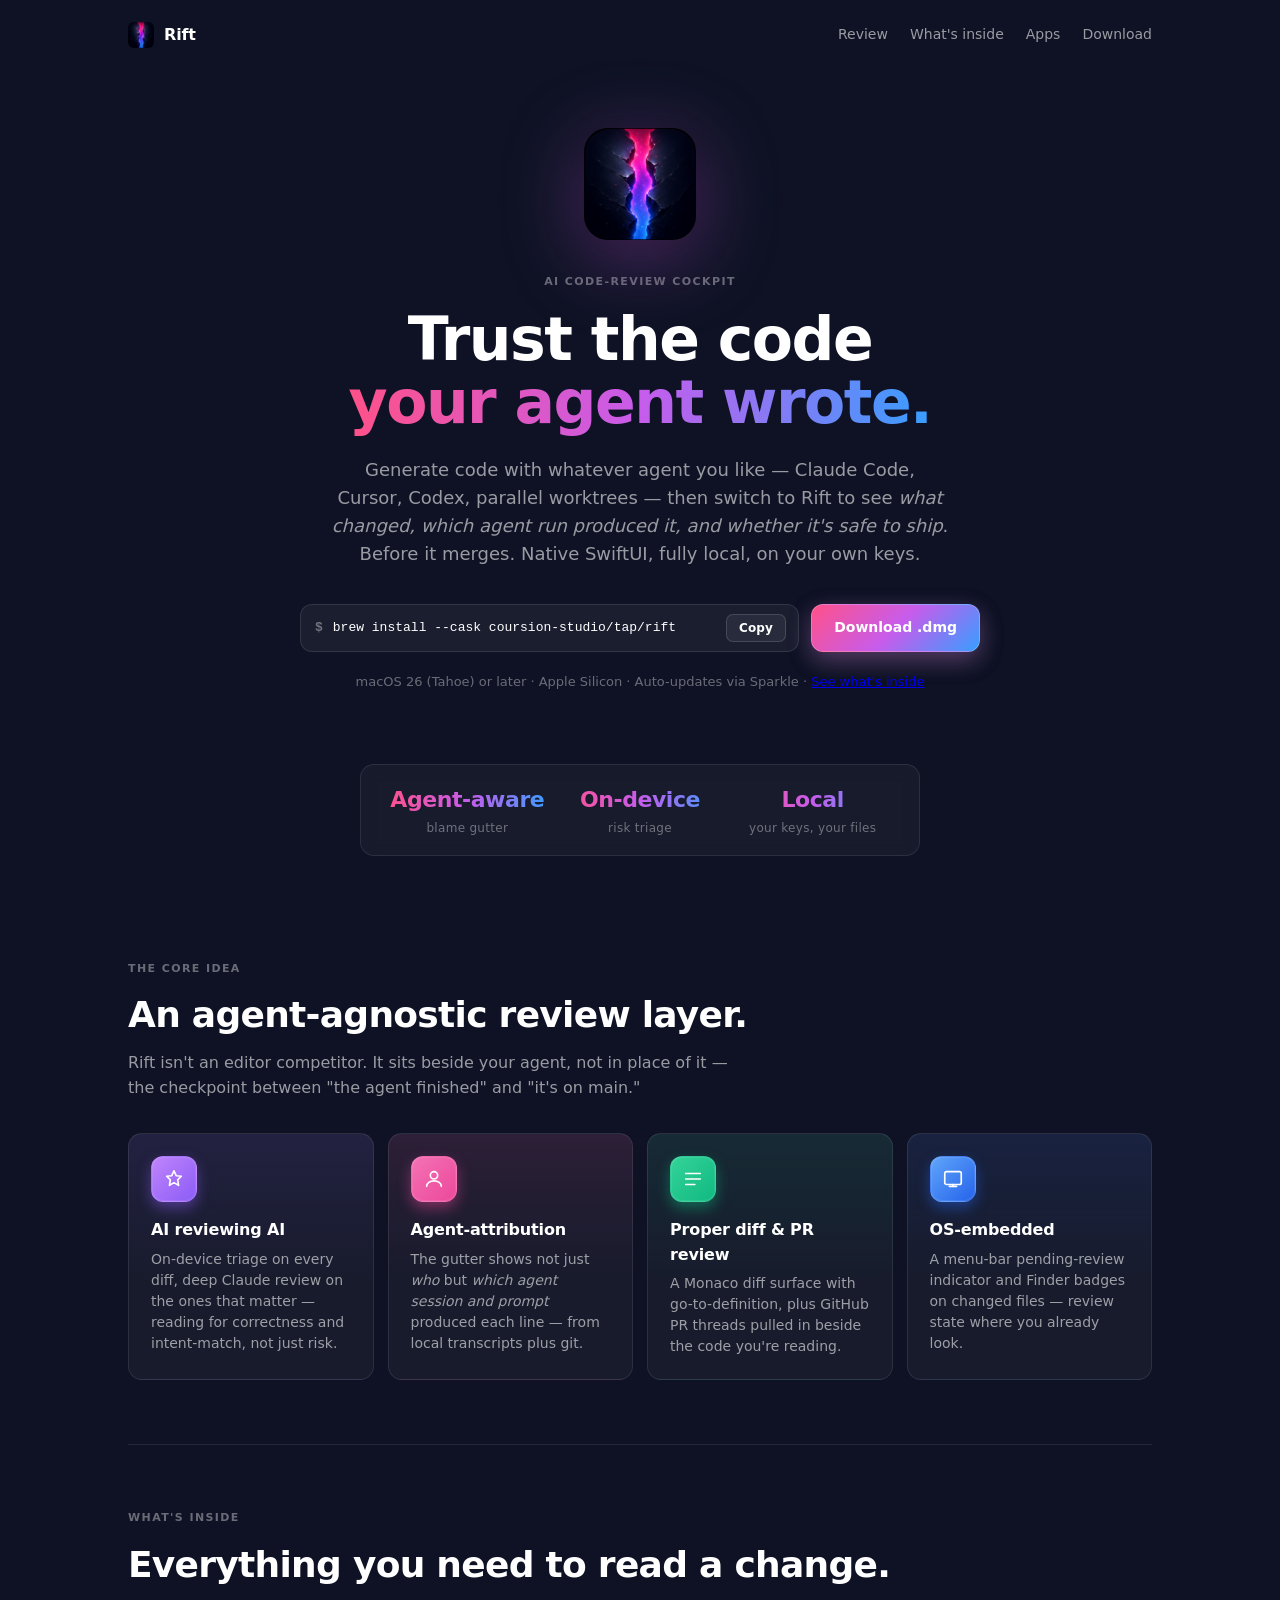
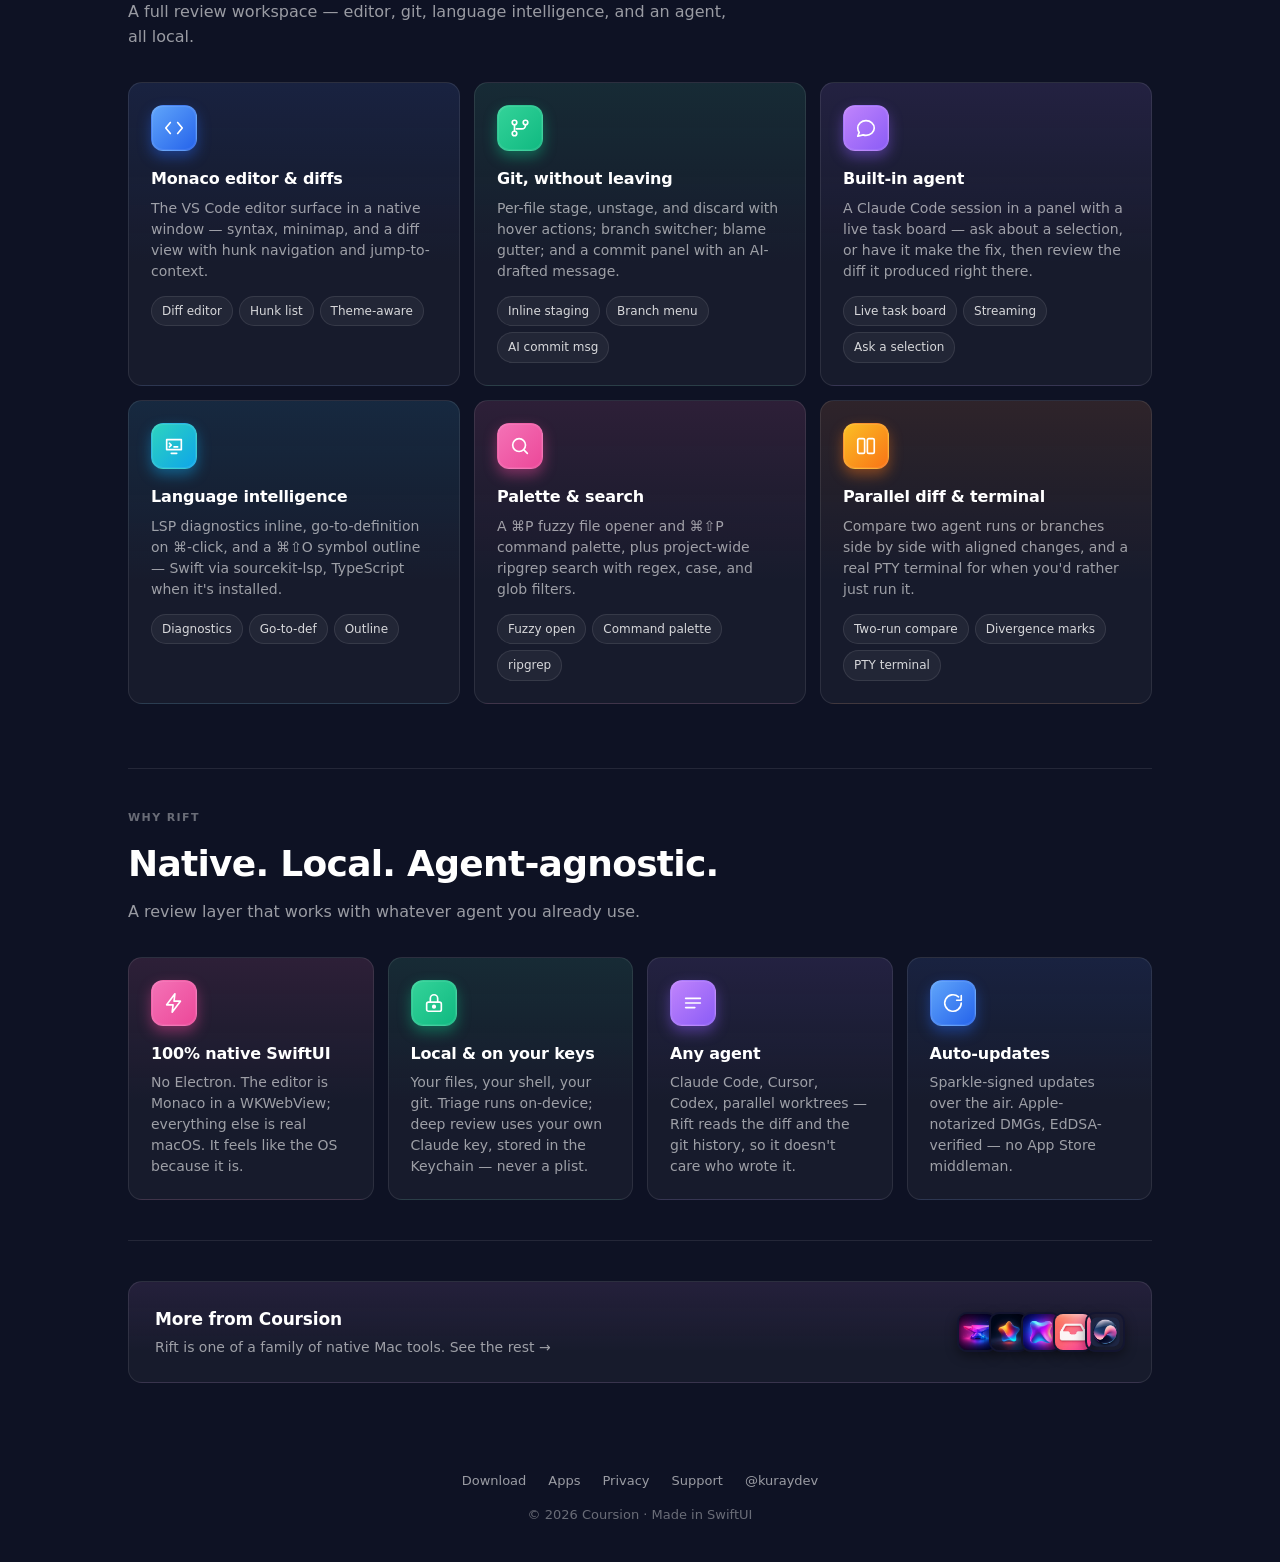
==== index.html @ f7d5b2a6 "Point downloads + release feed at this repo The Sparkle appcast is served from this Pages site (rift" ====
<!doctype html>
<html lang="en">
<head>
  <meta charset="utf-8" />
  <meta name="viewport" content="width=device-width, initial-scale=1" />
  <title>Rift — Review, blame & verify AI-generated code on Mac</title>
  <meta name="description" content="A native macOS cockpit for reviewing AI-written code. Agent-attribution blame, on-device risk triage, deep Claude review, Monaco diffs and GitHub PR threads — all local, on your own keys." />
  <link rel="icon" type="image/png" href="icon.png" />
  <link rel="apple-touch-icon" href="icon.png" />
  <link rel="stylesheet" href="styles.css" />
  <meta property="og:title" content="Rift — Review, blame & verify AI-generated code on Mac" />
  <meta property="og:description" content="See what your agent changed, which session produced each line, and whether it's safe to ship — before it merges. Native SwiftUI, local, BYO key." />
  <meta property="og:image" content="icon.png" />
  <meta name="theme-color" content="#0E1224" />
</head>
<body>
  <div class="bg"></div>

  <div class="container">
    <nav class="top">
      <div class="brand">
        <img src="icon.png" alt="Rift" />
        <span>Rift</span>
      </div>
      <div class="links">
        <a href="#review">Review</a>
        <a href="#inside">What's inside</a>
        <a href="apps.html">Apps</a>
        <a href="https://github.com/Coursion-Studio/rift-website/releases/latest">Download</a>
      </div>
    </nav>

    <header class="hero">
      <img class="app-icon" src="icon.png" alt="Rift app icon" />
      <div class="eyebrow">AI code-review cockpit</div>
      <h1>Trust the code<br /><span class="grad">your agent wrote.</span></h1>
      <p class="sub">
        Generate code with whatever agent you like — Claude Code, Cursor, Codex,
        parallel worktrees — then switch to Rift to see <em>what changed, which
        agent run produced it, and whether it's safe to ship</em>. Before it merges.
        Native SwiftUI, fully local, on your own keys.
      </p>
      <div class="cta-grid">
        <div class="install-cmd" data-copy="brew install --cask coursion-studio/tap/rift">
          <span class="prompt" aria-hidden="true">$</span>
          <code>brew install --cask coursion-studio/tap/rift</code>
          <button class="copy-btn" type="button" aria-label="Copy install command">Copy</button>
        </div>
        <a class="btn primary" href="https://github.com/Coursion-Studio/rift-website/releases/latest">
          Download&nbsp;.dmg
        </a>
      </div>
      <p class="req-note">macOS 26 (Tahoe) or later · Apple Silicon · Auto-updates via Sparkle · <a href="#inside">See what's inside</a></p>
    </header>

    <section class="tight" style="padding-top:0">
      <div class="hero-stats three" id="hero-stats">
        <div class="stat"><strong>Agent-aware</strong><span>blame gutter</span></div>
        <div class="stat"><strong>On-device</strong><span>risk triage</span></div>
        <div class="stat"><strong>Local</strong><span>your keys, your files</span></div>
        <div class="stat" id="stat-downloads" hidden>
          <strong id="dl-count">0</strong><span>downloads</span>
        </div>
      </div>
    </section>

    <!-- Feature showcase (real screenshots). Hidden until PNGs exist in
         screenshots/ — each block reveals itself when its image loads, so the
         live site never shows a broken image before captures are added. -->
    <div id="showcase-wrap" hidden>
      <section id="tour" class="hero-shot-wrap">
        <figure class="window shot-hero hero-composite">
          <img class="base" data-reveal src="screenshots/hero-review.png"
               alt="A Rift window — file tree, Monaco diff of an agent's change, and the AI review inspector alongside"
               width="1020" height="720" loading="eager" decoding="async" fetchpriority="high" />
          <img class="float" data-float src="screenshots/inspector-ai.png"
               alt="Rift's AI review inspector listing severity-ranked findings for a diff"
               width="800" height="480" loading="eager" decoding="async" />
        </figure>
      </section>

      <section class="showcase-intro">
        <div class="section-label">See it in action</div>
        <h2>Every pixel, native to macOS.</h2>
        <p class="lede">No Electron, no web app pretending — real screenshots of the panes you review in. The editor surface is Monaco; everything around it is SwiftUI.</p>
      </section>

      <section class="showcase">

        <!-- 1 · AI review -->
        <div class="showcase-row">
          <div class="showcase-copy">
            <div class="chip chip-violet">
              <svg viewBox="0 0 24 24" fill="none" stroke="currentColor" stroke-width="1.9" stroke-linecap="round" stroke-linejoin="round" aria-hidden="true"><path d="M12 3l2.4 5.4L20 9l-4 4 1 6-5-3-5 3 1-6-4-4 5.6-.6z"/></svg>
              AI review
            </div>
            <h3>AI that reviews<br />what AI wrote.</h3>
            <p>State what the change was meant to do, then let Claude read the diff for real — bugs, dropped error handling, edits that don't match the intent. Findings come back ranked by severity; click one to jump straight to the line. Runs on your own API key.</p>
            <ul class="pills">
              <li>Intent-aware</li><li>Severity-ranked</li><li>Click to jump</li><li>BYO key</li>
            </ul>
          </div>
          <figure class="window glow-violet">
            <img data-reveal src="screenshots/inspector-ai.png" alt="Rift's AI review inspector with blocker/warning/nit findings for a diff"
                 width="1020" height="720" loading="lazy" decoding="async" />
          </figure>
        </div>

        <!-- 2 · Blame -->
        <div class="showcase-row reverse">
          <div class="showcase-copy">
            <div class="chip chip-pink">
              <svg viewBox="0 0 24 24" fill="none" stroke="currentColor" stroke-width="1.9" stroke-linecap="round" stroke-linejoin="round" aria-hidden="true"><circle cx="12" cy="8" r="4"/><path d="M4 20c0-3.3 3.6-6 8-6s8 2.7 8 6"/></svg>
              Attribution
            </div>
            <h3>Blame that names<br />the agent, not just you.</h3>
            <p>The gutter shows more than who touched a line — it maps each change back to the agent session and prompt that produced it, parsed from local transcripts and git history. Select a range and the inspector shows its exact history.</p>
            <ul class="pills">
              <li>Per-line origin</li><li>Session mapping</li><li>Range history</li>
            </ul>
          </div>
          <figure class="window glow-pink">
            <img data-reveal src="screenshots/blame.png" alt="Rift's blame gutter attributing lines to agent sessions"
                 width="1020" height="720" loading="lazy" decoding="async" />
          </figure>
        </div>

        <!-- 3 · Triage -->
        <div class="showcase-row">
          <div class="showcase-copy">
            <div class="chip chip-amber">
              <svg viewBox="0 0 24 24" fill="none" stroke="currentColor" stroke-width="1.9" stroke-linecap="round" stroke-linejoin="round" aria-hidden="true"><path d="M12 3l9 16H3z"/><path d="M12 10v4"/><path d="M12 17h.01"/></svg>
              Triage
            </div>
            <h3>Risk-scored<br />before you escalate.</h3>
            <p>An on-device model triages every staged diff the moment you stage it — safe, warn, or block — so you know where to look first. No round-trip, no key needed. Escalate the risky ones to a deep Claude review with one click.</p>
            <ul class="pills">
              <li>On-device</li><li>Per-file badges</li><li>Zero latency</li>
            </ul>
          </div>
          <figure class="window glow-amber">
            <img data-reveal src="screenshots/triage.png" alt="Rift's Changes sidebar with per-file risk badges"
                 width="1020" height="720" loading="lazy" decoding="async" />
          </figure>
        </div>

        <!-- 4 · Diff + PR -->
        <div class="showcase-row reverse">
          <div class="showcase-copy">
            <div class="chip chip-green">
              <svg viewBox="0 0 24 24" fill="none" stroke="currentColor" stroke-width="1.9" stroke-linecap="round" stroke-linejoin="round" aria-hidden="true"><path d="M6 3v12"/><circle cx="6" cy="18" r="2.5"/><circle cx="18" cy="6" r="2.5"/><path d="M18 8.5a9 9 0 0 1-9 9"/></svg>
              Diff &amp; PR
            </div>
            <h3>A real diff surface,<br />and the PR threads.</h3>
            <p>Monaco's diff editor for every change, with hunk navigation and go-to-definition. Stage, discard, and commit inline — with an AI-drafted message. Pull the current branch's GitHub review threads right beside the code.</p>
            <ul class="pills">
              <li>Monaco diffs</li><li>Hunk nav</li><li>Inline staging</li><li>PR threads</li>
            </ul>
          </div>
          <figure class="window glow-green">
            <img data-reveal src="screenshots/diff.png" alt="Rift's Monaco diff view with staging controls and PR thread panel"
                 width="1020" height="720" loading="lazy" decoding="async" />
          </figure>
        </div>

      </section>
    </div>

    <section id="review">
      <div class="section-label">The core idea</div>
      <h2>An agent-agnostic review layer.</h2>
      <p class="lede">Rift isn't an editor competitor. It sits beside your agent, not in place of it — the checkpoint between "the agent finished" and "it's on main."</p>

      <div class="grid why-grid">
        <div class="card">
          <div class="tile c-violet">
            <svg viewBox="0 0 24 24" fill="none" stroke="currentColor" stroke-width="1.8" stroke-linecap="round" stroke-linejoin="round" aria-hidden="true"><path d="M12 3l2.4 5.4L20 9l-4 4 1 6-5-3-5 3 1-6-4-4 5.6-.6z"/></svg>
          </div>
          <h3>AI reviewing AI</h3>
          <p>On-device triage on every diff, deep Claude review on the ones that matter — reading for correctness and intent-match, not just risk.</p>
        </div>
        <div class="card">
          <div class="tile c-pink">
            <svg viewBox="0 0 24 24" fill="none" stroke="currentColor" stroke-width="1.8" stroke-linecap="round" stroke-linejoin="round" aria-hidden="true"><circle cx="12" cy="8" r="4"/><path d="M4 20c0-3.3 3.6-6 8-6s8 2.7 8 6"/></svg>
          </div>
          <h3>Agent-attribution</h3>
          <p>The gutter shows not just <em>who</em> but <em>which agent session and prompt</em> produced each line — from local transcripts plus git.</p>
        </div>
        <div class="card">
          <div class="tile c-green">
            <svg viewBox="0 0 24 24" fill="none" stroke="currentColor" stroke-width="1.8" stroke-linecap="round" stroke-linejoin="round" aria-hidden="true"><path d="M4 6h16M4 12h16M4 18h10"/></svg>
          </div>
          <h3>Proper diff &amp; PR review</h3>
          <p>A Monaco diff surface with go-to-definition, plus GitHub PR threads pulled in beside the code you're reading.</p>
        </div>
        <div class="card">
          <div class="tile c-blue">
            <svg viewBox="0 0 24 24" fill="none" stroke="currentColor" stroke-width="1.8" stroke-linecap="round" stroke-linejoin="round" aria-hidden="true"><rect x="3" y="4" width="18" height="14" rx="2"/><path d="M8 20h8"/><path d="M12 18v2"/></svg>
          </div>
          <h3>OS-embedded</h3>
          <p>A menu-bar pending-review indicator and Finder badges on changed files — review state where you already look.</p>
        </div>
      </div>
    </section>

    <hr class="sep" />

    <section id="inside">
      <div class="section-label">What's inside</div>
      <h2>Everything you need to read a change.</h2>
      <p class="lede">A full review workspace — editor, git, language intelligence, and an agent, all local.</p>

      <div class="grid">
        <div class="card">
          <div class="tile c-blue">
            <svg viewBox="0 0 24 24" fill="none" stroke="currentColor" stroke-width="1.8" stroke-linecap="round" stroke-linejoin="round" aria-hidden="true"><path d="M8 6l-5 6 5 6"/><path d="M16 6l5 6-5 6"/></svg>
          </div>
          <h3>Monaco editor &amp; diffs</h3>
          <p>The VS Code editor surface in a native window — syntax, minimap, and a diff view with hunk navigation and jump-to-context.</p>
          <ul class="pills"><li>Diff editor</li><li>Hunk list</li><li>Theme-aware</li></ul>
        </div>

        <div class="card">
          <div class="tile c-green">
            <svg viewBox="0 0 24 24" fill="none" stroke="currentColor" stroke-width="1.8" stroke-linecap="round" stroke-linejoin="round" aria-hidden="true"><circle cx="6" cy="6" r="2.5"/><circle cx="6" cy="18" r="2.5"/><path d="M6 8.5v7"/><path d="M18 8.5v.5a4 4 0 0 1-4 4H8"/><circle cx="18" cy="6" r="2.5"/></svg>
          </div>
          <h3>Git, without leaving</h3>
          <p>Per-file stage, unstage, and discard with hover actions; branch switcher; blame gutter; and a commit panel with an AI-drafted message.</p>
          <ul class="pills"><li>Inline staging</li><li>Branch menu</li><li>AI commit msg</li></ul>
        </div>

        <div class="card">
          <div class="tile c-violet">
            <svg viewBox="0 0 24 24" fill="none" stroke="currentColor" stroke-width="1.8" stroke-linecap="round" stroke-linejoin="round" aria-hidden="true"><path d="M21 12c0 4.4-4 8-9 8-1.1 0-2.2-.17-3.2-.5L3 21l1.6-4.2C3.6 15.4 3 13.8 3 12c0-4.4 4-8 9-8s9 3.6 9 8z"/></svg>
          </div>
          <h3>Built-in agent</h3>
          <p>A Claude Code session in a panel with a live task board — ask about a selection, or have it make the fix, then review the diff it produced right there.</p>
          <ul class="pills"><li>Live task board</li><li>Streaming</li><li>Ask a selection</li></ul>
        </div>

        <div class="card">
          <div class="tile c-teal">
            <svg viewBox="0 0 24 24" fill="none" stroke="currentColor" stroke-width="1.8" stroke-linecap="round" stroke-linejoin="round" aria-hidden="true"><path d="M4 5h16v11H4z"/><path d="M9 20h6"/><path d="M7 9l2 2-2 2"/><path d="M12 13h4"/></svg>
          </div>
          <h3>Language intelligence</h3>
          <p>LSP diagnostics inline, go-to-definition on ⌘-click, and a ⌘⇧O symbol outline — Swift via sourcekit-lsp, TypeScript when it's installed.</p>
          <ul class="pills"><li>Diagnostics</li><li>Go-to-def</li><li>Outline</li></ul>
        </div>

        <div class="card">
          <div class="tile c-pink">
            <svg viewBox="0 0 24 24" fill="none" stroke="currentColor" stroke-width="1.8" stroke-linecap="round" stroke-linejoin="round" aria-hidden="true"><circle cx="11" cy="11" r="7"/><path d="m20 20-3.5-3.5"/></svg>
          </div>
          <h3>Palette &amp; search</h3>
          <p>A ⌘P fuzzy file opener and ⌘⇧P command palette, plus project-wide ripgrep search with regex, case, and glob filters.</p>
          <ul class="pills"><li>Fuzzy open</li><li>Command palette</li><li>ripgrep</li></ul>
        </div>

        <div class="card">
          <div class="tile c-amber">
            <svg viewBox="0 0 24 24" fill="none" stroke="currentColor" stroke-width="1.8" stroke-linecap="round" stroke-linejoin="round" aria-hidden="true"><rect x="3" y="4" width="7.5" height="16" rx="1.5"/><rect x="13.5" y="4" width="7.5" height="16" rx="1.5"/></svg>
          </div>
          <h3>Parallel diff &amp; terminal</h3>
          <p>Compare two agent runs or branches side by side with aligned changes, and a real PTY terminal for when you'd rather just run it.</p>
          <ul class="pills"><li>Two-run compare</li><li>Divergence marks</li><li>PTY terminal</li></ul>
        </div>
      </div>
    </section>

    <hr class="sep" />

    <section id="releases" class="tight" hidden>
      <div class="section-label">Releases</div>
      <h2>Every version, every download.</h2>
      <p class="lede">Live count, every channel — site and in-app updates.</p>
      <ol class="releases" id="releases-list"></ol>
    </section>

    <hr class="sep" id="releases-sep" hidden />

    <section id="why" class="tight">
      <div class="section-label">Why Rift</div>
      <h2>Native. Local. Agent-agnostic.</h2>
      <p class="lede">A review layer that works with whatever agent you already use.</p>

      <div class="grid why-grid">
        <div class="card">
          <div class="tile c-pink">
            <svg viewBox="0 0 24 24" fill="none" stroke="currentColor" stroke-width="1.8" stroke-linecap="round" stroke-linejoin="round" aria-hidden="true"><path d="M13 2L4 14h7l-1 8 9-12h-7z"/></svg>
          </div>
          <h3>100% native SwiftUI</h3>
          <p>No Electron. The editor is Monaco in a WKWebView; everything else is real macOS. It feels like the OS because it is.</p>
        </div>
        <div class="card">
          <div class="tile c-green">
            <svg viewBox="0 0 24 24" fill="none" stroke="currentColor" stroke-width="1.8" stroke-linecap="round" stroke-linejoin="round" aria-hidden="true"><rect x="4" y="11" width="16" height="10" rx="2"/><path d="M8 11V7a4 4 0 0 1 8 0v4"/><circle cx="12" cy="16" r="1.4" fill="currentColor"/></svg>
          </div>
          <h3>Local &amp; on your keys</h3>
          <p>Your files, your shell, your git. Triage runs on-device; deep review uses your own Claude key, stored in the Keychain — never a plist.</p>
        </div>
        <div class="card">
          <div class="tile c-violet">
            <svg viewBox="0 0 24 24" fill="none" stroke="currentColor" stroke-width="1.8" stroke-linecap="round" stroke-linejoin="round" aria-hidden="true"><path d="M4 7h16"/><path d="M4 12h16"/><path d="M4 17h10"/></svg>
          </div>
          <h3>Any agent</h3>
          <p>Claude Code, Cursor, Codex, parallel worktrees — Rift reads the diff and the git history, so it doesn't care who wrote it.</p>
        </div>
        <div class="card">
          <div class="tile c-blue">
            <svg viewBox="0 0 24 24" fill="none" stroke="currentColor" stroke-width="1.8" stroke-linecap="round" stroke-linejoin="round" aria-hidden="true"><path d="M21 12a9 9 0 1 1-3-6.7"/><path d="M21 4v5h-5"/></svg>
          </div>
          <h3>Auto-updates</h3>
          <p>Sparkle-signed updates over the air. Apple-notarized DMGs, EdDSA-verified — no App Store middleman.</p>
        </div>
      </div>
    </section>

    <hr class="sep" />

    <section class="tight">
      <a class="crosspromo" href="apps.html" style="text-decoration:none;color:inherit">
        <div class="cp-copy">
          <h3>More from Coursion</h3>
          <p>Rift is one of a family of native Mac tools. See the rest →</p>
        </div>
        <div class="cp-icons" aria-hidden="true">
          <img src="icons/forge.png" alt="" />
          <img src="icons/aistats.png" alt="" />
          <img src="icons/knack.png" alt="" />
          <img src="icons/hutch.png" alt="" />
          <img src="icons/nook.png" alt="" />
        </div>
      </a>
    </section>

    <footer>
      <div class="links">
        <a href="https://github.com/Coursion-Studio/rift-website/releases/latest">Download</a>
        <a href="apps.html">Apps</a>
        <a href="privacy.html">Privacy</a>
        <a href="mailto:kuraydev.io@gmail.com">Support</a>
        <a href="https://x.com/kuraydev" target="_blank" rel="noopener">@kuraydev</a>
      </div>
      <div>© 2026 Coursion · Made in SwiftUI</div>
    </footer>
  </div>

  <script>
    // Copy-to-clipboard for the brew install code block.
    (function () {
      document.querySelectorAll(".copy-btn").forEach(function (btn) {
        btn.addEventListener("click", function () {
          var box = btn.closest("[data-copy]");
          if (!box || !navigator.clipboard) return;
          navigator.clipboard.writeText(box.getAttribute("data-copy")).then(function () {
            btn.classList.add("copied");
            var original = btn.textContent;
            btn.textContent = "Copied";
            setTimeout(function () {
              btn.classList.remove("copied");
              btn.textContent = original;
            }, 1400);
          }).catch(function () { /* clipboard blocked — no-op */ });
        });
      });
    })();
  </script>

  <script>
    // Feature showcase: reveal each block only once its screenshot actually
    // loads, so the live site never shows a broken image or an empty frame.
    (function () {
      var wrap = document.getElementById("showcase-wrap");
      if (!wrap) return;
      var unit = function (img) {
        return img.closest(".showcase-row") || img.closest(".gcard") || img.closest("#tour");
      };
      var reveal = function (img) {
        var u = unit(img);
        if (u) u.classList.add("shot-ready");
        wrap.removeAttribute("hidden");
      };
      wrap.querySelectorAll("img[data-reveal]").forEach(function (img) {
        if (img.complete && img.naturalWidth > 0) reveal(img);
        img.addEventListener("load", function () { reveal(img); });
      });
      wrap.querySelectorAll("img[data-float]").forEach(function (img) {
        var hide = function () { img.style.display = "none"; };
        img.addEventListener("error", hide);
        if (img.complete && img.naturalWidth === 0) hide();
      });
    })();
  </script>

  <script>
    // Pulls every public release from GitHub. The hero "downloads" stat shows
    // the sum across all assets; the Releases section lists each version.
    // Both surfaces stay hidden until there's a release, so the site never
    // ships a "0 downloads" page pre-launch.
    (function () {
      var fmtCount = function (n) {
        if (n >= 1e6) return (n / 1e6).toFixed(1).replace(/\.0$/, "") + "M";
        if (n >= 1e3) return (n / 1e3).toFixed(1).replace(/\.0$/, "") + "K";
        return String(n);
      };
      var fmtDate = function (iso) {
        try {
          return new Date(iso).toLocaleDateString("en-US", {
            year: "numeric", month: "short", day: "numeric"
          });
        } catch (_) { return ""; }
      };
      var pickDmg = function (assets) {
        return (assets || []).find(function (a) {
          return /\.dmg$/i.test(a.name || "");
        }) || (assets || [])[0];
      };

      fetch("https://api.github.com/repos/Coursion-Studio/rift-website/releases")
        .then(function (r) { return r.ok ? r.json() : []; })
        .then(function (releases) {
          releases = releases || [];
          var total = 0;
          var rows = releases.map(function (rel) {
            var assets = rel.assets || [];
            var count = assets.reduce(function (s, a) {
              return s + (a.download_count || 0);
            }, 0);
            total += count;
            var dmg = pickDmg(assets);
            var li = document.createElement("li");
            li.className = "release-row";
            li.innerHTML =
              '<div class="release-meta">' +
                '<span class="release-tag">' + (rel.tag_name || rel.name || "") + '</span>' +
                '<span class="release-date">' + fmtDate(rel.published_at) + '</span>' +
              '</div>' +
              '<div class="release-count">' +
                '<strong>' + count.toLocaleString("en-US") + '</strong>' +
                '<span>downloads</span>' +
              '</div>' +
              (dmg
                ? '<a class="release-link" href="' + dmg.browser_download_url + '">Download</a>'
                : '<a class="release-link" href="' + rel.html_url + '">Release page</a>');
            return li;
          });

          if (total > 0) {
            document.getElementById("dl-count").textContent = fmtCount(total);
            document.getElementById("stat-downloads").hidden = false;
            document.getElementById("hero-stats").classList.remove("three");
          }

          if (rows.length > 0) {
            var list = document.getElementById("releases-list");
            rows.forEach(function (li) { list.appendChild(li); });
            document.getElementById("releases").hidden = false;
            document.getElementById("releases-sep").hidden = false;
          }
        })
        .catch(function () { /* no-op: hero stays at 3 stats, releases hidden */ });
    })();
  </script>
</body>
</html>
---- styles.css ----
/* ─── Rift landing — Coursion design language (shared with Forge/DesignKit) ─── */

:root {
  --bg-top:    #0E1224;
  --bg-mid:    #131530;
  --bg-bottom: #170F31;

  --text-primary:   #ffffff;
  --text-secondary: rgba(255, 255, 255, 0.58);
  --text-tertiary:  rgba(255, 255, 255, 0.38);

  --card-fill:        rgba(255, 255, 255, 0.04);
  --card-fill-strong: rgba(255, 255, 255, 0.06);
  --card-stroke:      rgba(255, 255, 255, 0.09);

  --forge-pink:   #FF5189;
  --forge-purple: #C75CEB;
  --forge-blue:   #389EFF;

  --brand-gradient:
    linear-gradient(90deg, var(--forge-pink), var(--forge-purple), var(--forge-blue));
  --brand-gradient-diag:
    linear-gradient(135deg, var(--forge-pink), var(--forge-purple), var(--forge-blue));
  --brand-soft:
    linear-gradient(90deg, rgba(255, 81, 137, 0.22), rgba(199, 92, 235, 0.22));

  --radius-card: 14px;
  --radius-btn:  12px;
}

* { box-sizing: border-box; }

html, body {
  margin: 0;
  padding: 0;
  background: var(--bg-top);
  color: var(--text-primary);
  font-family: -apple-system, BlinkMacSystemFont, "SF Pro Display", "SF Pro Text",
               "Inter", system-ui, sans-serif;
  font-size: 16px;
  line-height: 1.55;
  -webkit-font-smoothing: antialiased;
  -moz-osx-font-smoothing: grayscale;
}

/* ─── background: gradient + soft colored blooms ─── */

.bg {
  position: fixed;
  inset: 0;
  z-index: -1;
  background:
    radial-gradient(circle at 5% 0%,
      rgba(255, 81, 137, 0.18), transparent 52%),
    radial-gradient(circle at 100% 100%,
      rgba(56, 158, 255, 0.14), transparent 56%),
    radial-gradient(circle at 100% 20%,
      rgba(199, 92, 235, 0.14), transparent 48%),
    linear-gradient(135deg,
      var(--bg-top) 0%, var(--bg-mid) 50%, var(--bg-bottom) 100%);
}

/* ─── layout ─── */

.container {
  max-width: 1080px;
  margin: 0 auto;
  padding: 0 28px;
}

nav.top {
  display: flex;
  align-items: center;
  justify-content: space-between;
  padding: 22px 0 8px;
}

nav.top .brand {
  display: flex;
  align-items: center;
  gap: 10px;
  font-weight: 600;
  letter-spacing: -0.01em;
}

nav.top .brand img {
  width: 26px;
  height: 26px;
  border-radius: 6px;
}

nav.top .links {
  display: flex;
  gap: 22px;
}

nav.top a {
  color: var(--text-secondary);
  text-decoration: none;
  font-size: 14px;
  font-weight: 500;
  transition: color 0.15s;
}
nav.top a:hover { color: var(--text-primary); }

/* ─── hero ─── */

.hero {
  text-align: center;
  padding: 72px 0 64px;
}

.hero .app-icon {
  display: block;
  width: 112px;
  height: 112px;
  border-radius: 24px;
  margin: 0 auto 28px;
  filter: drop-shadow(0 16px 40px rgba(199, 92, 235, 0.38))
          drop-shadow(0 4px 12px rgba(0, 0, 0, 0.4));
}

.hero .eyebrow {
  display: inline-block;
  font-size: 11px;
  font-weight: 600;
  letter-spacing: 1.4px;
  text-transform: uppercase;
  color: var(--text-tertiary);
  margin-bottom: 18px;
}

.hero h1 {
  font-size: clamp(40px, 6vw, 60px);
  font-weight: 700;
  letter-spacing: -0.025em;
  line-height: 1.05;
  margin: 0 0 22px;
}

.hero h1 .grad {
  background: var(--brand-gradient);
  -webkit-background-clip: text;
  background-clip: text;
  color: transparent;
}

.hero p.sub {
  font-size: 18px;
  color: var(--text-secondary);
  max-width: 620px;
  margin: 0 auto 36px;
}

/* ─── CTA grid: brew install (left) + download (right) ─── */

.cta-grid {
  display: grid;
  grid-template-columns: minmax(0, 1fr) auto;
  gap: 12px;
  align-items: stretch;
  max-width: 680px;
  margin: 0 auto;
}

.install-cmd {
  display: flex;
  align-items: center;
  gap: 10px;
  padding: 0 12px 0 14px;
  background: rgba(255, 255, 255, 0.05);
  border: 1px solid rgba(255, 255, 255, 0.10);
  border-radius: var(--radius-btn);
  font-family: "SF Mono", "JetBrains Mono", Menlo, monospace;
  font-size: 13px;
  text-align: left;
  min-width: 0;
  height: 48px;
  transition: border-color 0.2s ease, background 0.2s ease;
}

.install-cmd:hover {
  border-color: rgba(255, 255, 255, 0.18);
  background: rgba(255, 255, 255, 0.07);
}

.install-cmd .prompt {
  color: var(--text-tertiary);
  flex-shrink: 0;
  font-weight: 600;
}

.install-cmd code {
  color: var(--text-primary);
  flex: 1;
  overflow: hidden;
  text-overflow: ellipsis;
  white-space: nowrap;
}

.copy-btn {
  flex-shrink: 0;
  padding: 6px 12px;
  font-size: 12px;
  font-weight: 600;
  letter-spacing: 0.2px;
  color: var(--text-primary);
  background: rgba(255, 255, 255, 0.06);
  border: 1px solid rgba(255, 255, 255, 0.14);
  border-radius: 7px;
  cursor: pointer;
  font-family: -apple-system, BlinkMacSystemFont, "SF Pro Text", system-ui, sans-serif;
  transition: background 0.15s ease, border-color 0.15s ease, color 0.15s ease;
}

.copy-btn:hover {
  background: rgba(255, 255, 255, 0.12);
  border-color: rgba(255, 255, 255, 0.24);
}

.copy-btn.copied {
  color: #6EE7B7;
  border-color: rgba(110, 231, 183, 0.4);
  background: rgba(110, 231, 183, 0.08);
}

@media (max-width: 560px) {
  .cta-grid {
    grid-template-columns: 1fr;
  }
}

/* ─── buttons ─── */

.btn {
  display: inline-flex;
  align-items: center;
  gap: 10px;
  padding: 14px 22px;
  border-radius: var(--radius-btn);
  font-size: 14px;
  font-weight: 600;
  text-decoration: none;
  color: #fff;
  border: 1px solid rgba(255, 255, 255, 0.22);
  cursor: pointer;
  transition: transform 0.12s ease, opacity 0.12s ease;
}

.btn.primary {
  background: var(--brand-gradient-diag);
  box-shadow:
    0 8px 24px rgba(255, 81, 137, 0.28),
    0 8px 24px rgba(56, 158, 255, 0.22);
}
.btn.primary:hover { transform: translateY(-1px); }
.btn.primary:active { transform: translateY(0) scale(0.98); }

.btn.outline {
  background: rgba(255, 255, 255, 0.05);
  border-color: rgba(255, 255, 255, 0.12);
  color: rgba(255, 255, 255, 0.9);
}
.btn.outline:hover { background: rgba(255, 255, 255, 0.09); }

.cta-grid .btn {
  height: 48px;
  padding: 0 22px;
}

/* ─── hero stats ─── */

.hero-stats {
  display: grid;
  grid-template-columns: repeat(4, 1fr);
  gap: 8px;
  margin: 8px auto 0;
  max-width: 720px;
  padding: 18px 24px;
  background: var(--card-fill);
  border: 1px solid var(--card-stroke);
  border-radius: var(--radius-card);
  backdrop-filter: blur(10px);
  -webkit-backdrop-filter: blur(10px);
}

.hero-stats.three {
  grid-template-columns: repeat(3, 1fr);
  max-width: 560px;
}

.hero-stats .stat {
  text-align: center;
  display: flex;
  flex-direction: column;
  gap: 2px;
}

/* The HTML `hidden` attribute on the downloads stat needs to win over
   the .stat { display: flex } above. */
.hero-stats .stat[hidden] {
  display: none;
}

.hero-stats .stat strong {
  font-size: 22px;
  font-weight: 700;
  letter-spacing: -0.02em;
  background: var(--brand-gradient);
  -webkit-background-clip: text;
  background-clip: text;
  color: transparent;
}

.hero-stats .stat span {
  font-size: 12px;
  color: var(--text-tertiary);
  letter-spacing: 0.3px;
}

@media (max-width: 640px) {
  .hero-stats {
    grid-template-columns: repeat(2, 1fr);
    gap: 14px;
  }
}

/* ─── section headers ─── */

.section-label {
  font-size: 11px;
  font-weight: 600;
  letter-spacing: 1.4px;
  text-transform: uppercase;
  color: var(--text-tertiary);
  margin-bottom: 10px;
}

section h2 {
  font-size: clamp(28px, 4vw, 36px);
  font-weight: 700;
  letter-spacing: -0.02em;
  margin: 0 0 8px;
}

section p.lede {
  color: var(--text-secondary);
  margin: 0 0 32px;
  max-width: 620px;
}

section {
  padding: 64px 0;
}

section.tight { padding: 40px 0; }

hr.sep {
  border: 0;
  height: 1px;
  background: var(--card-stroke);
  margin: 0;
}

/* ─── card grids ─── */

.grid {
  display: grid;
  gap: 14px;
  grid-template-columns: repeat(auto-fit, minmax(260px, 1fr));
}

.card {
  position: relative;
  background:
    linear-gradient(180deg, var(--tile-tint, transparent), transparent 60%),
    var(--card-fill);
  border: 1px solid var(--card-stroke);
  border-radius: var(--radius-card);
  padding: 22px;
  overflow: hidden;
  transition:
    background 0.25s ease,
    border-color 0.25s ease,
    transform 0.35s cubic-bezier(0.2, 0.8, 0.2, 1),
    box-shadow 0.35s ease;
}

.card::before {
  content: "";
  position: absolute;
  inset: 0;
  border-radius: inherit;
  background:
    radial-gradient(circle at 0% 0%, var(--tile-glow, transparent), transparent 65%);
  opacity: 0;
  transition: opacity 0.4s ease;
  pointer-events: none;
  z-index: 0;
}

.card > * { position: relative; z-index: 1; }

.card:hover {
  border-color: rgba(255, 255, 255, 0.18);
  transform: translateY(-4px);
  box-shadow:
    0 14px 32px rgba(0, 0, 0, 0.28),
    0 0 0 1px var(--tile-ring, rgba(255, 255, 255, 0.08));
}

.card:hover::before { opacity: 0.55; }

.card .tile {
  width: 46px;
  height: 46px;
  border-radius: 12px;
  display: grid;
  place-items: center;
  margin-bottom: 16px;
  background: rgba(255, 255, 255, 0.06);
  border: 1px solid rgba(255, 255, 255, 0.10);
  color: #fff;
  transition:
    transform 0.35s cubic-bezier(0.2, 0.8, 0.2, 1),
    box-shadow 0.35s ease,
    border-color 0.25s ease;
  box-shadow:
    0 6px 14px var(--tile-glow, rgba(199, 92, 235, 0.18)),
    inset 0 0 0 1px rgba(255, 255, 255, 0.08);
}

.card .tile svg {
  width: 22px;
  height: 22px;
  display: block;
}

.card:hover .tile {
  transform: translateY(-1px) scale(1.06) rotate(-3deg);
  border-color: rgba(255, 255, 255, 0.28);
  box-shadow:
    0 12px 26px var(--tile-glow, rgba(199, 92, 235, 0.45)),
    inset 0 0 0 1px rgba(255, 255, 255, 0.12);
}

/* ─── tile color variants ─── */

.tile.c-pink    { background: linear-gradient(135deg, #F472B6, #EC4899); }
.tile.c-violet  { background: linear-gradient(135deg, #C084FC, #8B5CF6); }
.tile.c-blue    { background: linear-gradient(135deg, #60A5FA, #2563EB); }
.tile.c-teal    { background: linear-gradient(135deg, #2DD4BF, #0EA5E9); }
.tile.c-amber   { background: linear-gradient(135deg, #FBBF24, #F97316); }
.tile.c-green   { background: linear-gradient(135deg, #34D399, #10B981); }

.card:has(.tile.c-pink)   { --tile-tint: rgba(236, 72, 153, 0.10); --tile-glow: rgba(236, 72, 153, 0.45); --tile-ring: rgba(236, 72, 153, 0.26); }
.card:has(.tile.c-violet) { --tile-tint: rgba(139, 92, 246, 0.10); --tile-glow: rgba(139, 92, 246, 0.45); --tile-ring: rgba(139, 92, 246, 0.26); }
.card:has(.tile.c-blue)   { --tile-tint: rgba(37, 99, 235, 0.10);  --tile-glow: rgba(37, 99, 235, 0.45);  --tile-ring: rgba(37, 99, 235, 0.26); }
.card:has(.tile.c-teal)   { --tile-tint: rgba(14, 165, 233, 0.10); --tile-glow: rgba(14, 165, 233, 0.45); --tile-ring: rgba(14, 165, 233, 0.26); }
.card:has(.tile.c-amber)  { --tile-tint: rgba(249, 115, 22, 0.10); --tile-glow: rgba(249, 115, 22, 0.45); --tile-ring: rgba(249, 115, 22, 0.26); }
.card:has(.tile.c-green)  { --tile-tint: rgba(16, 185, 129, 0.10); --tile-glow: rgba(16, 185, 129, 0.45); --tile-ring: rgba(16, 185, 129, 0.26); }

@media (prefers-reduced-motion: reduce) {
  .card, .card .tile, .card::before { transition: none !important; }
  .card:hover { transform: none; }
  .card:hover .tile { transform: none; }
}

.card h3 {
  font-size: 16px;
  margin: 0 0 6px;
  font-weight: 600;
  letter-spacing: -0.01em;
}

.card p {
  margin: 0;
  color: var(--text-secondary);
  font-size: 14px;
  line-height: 1.5;
}

.card ul.pills {
  margin-top: 14px;
}

/* Pills (compact feature tags under copy) */
.pills {
  list-style: none;
  padding: 0;
  margin: 0;
  display: flex;
  flex-wrap: wrap;
  gap: 6px;
}

.pills li {
  font-size: 12px;
  font-weight: 500;
  padding: 5px 10px;
  border-radius: 999px;
  color: rgba(255, 255, 255, 0.82);
  background: rgba(255, 255, 255, 0.05);
  border: 1px solid rgba(255, 255, 255, 0.09);
}

.why-grid {
  grid-template-columns: repeat(4, minmax(0, 1fr));
}

@media (max-width: 720px) {
  .why-grid {
    grid-template-columns: repeat(2, minmax(0, 1fr));
  }
}

@media (max-width: 420px) {
  .why-grid {
    grid-template-columns: 1fr;
  }
}

/* ─── releases list ─── */

ol.releases {
  list-style: none;
  padding: 0;
  margin: 0;
  display: flex;
  flex-direction: column;
  gap: 8px;
}

.release-row {
  display: grid;
  grid-template-columns: minmax(0, 1fr) auto auto;
  align-items: center;
  gap: 20px;
  padding: 16px 20px;
  background: var(--card-fill);
  border: 1px solid var(--card-stroke);
  border-radius: var(--radius-card);
  transition: background 0.2s ease, border-color 0.2s ease;
}

.release-row:hover {
  background: var(--card-fill-strong);
  border-color: rgba(255, 255, 255, 0.14);
}

.release-meta {
  display: flex;
  flex-direction: column;
  gap: 2px;
  min-width: 0;
}

.release-tag {
  font-weight: 600;
  font-size: 15px;
  letter-spacing: -0.01em;
  background: var(--brand-gradient);
  -webkit-background-clip: text;
  background-clip: text;
  color: transparent;
}

.release-date {
  color: var(--text-tertiary);
  font-size: 12px;
  letter-spacing: 0.2px;
}

.release-count {
  display: flex;
  flex-direction: column;
  align-items: flex-end;
  gap: 0;
  white-space: nowrap;
}

.release-count strong {
  font-size: 18px;
  font-weight: 700;
  letter-spacing: -0.01em;
  color: var(--text-primary);
}

.release-count span {
  font-size: 11px;
  color: var(--text-tertiary);
  letter-spacing: 0.4px;
  text-transform: uppercase;
}

.release-link {
  font-size: 13px;
  font-weight: 600;
  color: var(--text-primary);
  text-decoration: none;
  padding: 8px 14px;
  border-radius: 999px;
  background: rgba(255, 255, 255, 0.06);
  border: 1px solid rgba(255, 255, 255, 0.12);
  transition: background 0.15s ease, border-color 0.15s ease;
}

.release-link:hover {
  background: rgba(255, 255, 255, 0.12);
  border-color: rgba(255, 255, 255, 0.22);
}

@media (max-width: 560px) {
  .release-row {
    grid-template-columns: 1fr auto;
    grid-template-areas:
      "meta count"
      "link link";
    gap: 12px;
  }
  .release-meta  { grid-area: meta; }
  .release-count { grid-area: count; }
  .release-link  { grid-area: link; text-align: center; }
}

/* ─── footer ─── */

footer {
  padding: 48px 0 36px;
  color: var(--text-tertiary);
  font-size: 13px;
  text-align: center;
}

footer .links {
  display: flex;
  justify-content: center;
  gap: 22px;
  margin-bottom: 14px;
}

footer a {
  color: var(--text-secondary);
  text-decoration: none;
}
footer a:hover { color: var(--text-primary); }

/* ─── system requirement note ─── */

.req-note {
  text-align: center;
  color: var(--text-tertiary);
  font-size: 13px;
  margin: 20px 0 0;
}

/* ─────────────────────────────────────────────────────────────
   Feature showcase (real app screenshots). Gated: every block is
   hidden until its screenshot actually loads (see reveal script),
   so the live site shows nothing broken before PNGs are added.
   ───────────────────────────────────────────────────────────── */

#showcase-wrap[hidden] { display: none; }
/* Revealable units stay hidden until their <img> loads. */
#tour, .showcase-row, .gcard { display: none; }
#tour.shot-ready { display: block; }
.showcase-row.shot-ready { display: grid; }
.gcard.shot-ready { display: block; }

/* ─── hero shot ─── */
.hero-shot-wrap { position: relative; padding: 8px 0 40px; }
.hero-shot-wrap::before {
  content: "";
  position: absolute;
  inset: -6% 0 6% 0;
  background:
    radial-gradient(ellipse 46% 42% at 50% 34%, rgba(255, 81, 137, 0.26), transparent 62%),
    radial-gradient(ellipse 54% 46% at 24% 66%, rgba(56, 158, 255, 0.18), transparent 62%),
    radial-gradient(ellipse 54% 46% at 76% 66%, rgba(199, 92, 235, 0.20), transparent 62%);
  filter: blur(22px);
  pointer-events: none;
  z-index: -1;
}

/* ─── framed window (full-window screenshots incl. their traffic lights) ─── */
.window {
  margin: 0;
  border-radius: 16px;
  overflow: hidden;
  background: #0B0817;
  border: 1px solid rgba(255, 255, 255, 0.08);
  box-shadow:
    0 32px 80px rgba(0, 0, 0, 0.55),
    0 4px 12px rgba(0, 0, 0, 0.35),
    inset 0 0 0 1px rgba(255, 255, 255, 0.04);
  position: relative;
  isolation: isolate;
}
.window > img, .window .base { display: block; width: 100%; height: auto; }

.shot-hero {
  max-width: 940px;
  margin: 0 auto;
  border-radius: 18px;
  box-shadow:
    0 60px 140px rgba(0, 0, 0, 0.62),
    0 10px 28px rgba(0, 0, 0, 0.45),
    0 0 0 1px rgba(255, 255, 255, 0.06),
    0 0 170px rgba(199, 92, 235, 0.24);
  transform: perspective(2400px) rotateX(1.2deg);
  transition: transform 0.5s cubic-bezier(0.2, 0.8, 0.2, 1);
}
.shot-hero:hover { transform: perspective(2400px) rotateX(0deg) translateY(-3px); }

.hero-composite { overflow: visible; background: transparent; border: 0; box-shadow: none; }
.hero-composite .base {
  border-radius: 18px;
  border: 1px solid rgba(255, 255, 255, 0.08);
  box-shadow:
    0 60px 140px rgba(0, 0, 0, 0.62),
    0 10px 28px rgba(0, 0, 0, 0.45),
    0 0 0 1px rgba(255, 255, 255, 0.06);
}
.hero-composite .float {
  position: absolute;
  width: 53%;
  right: 1.5%;
  bottom: 6%;
  height: auto;
  border-radius: 12px;
  filter:
    drop-shadow(0 30px 55px rgba(0, 0, 0, 0.6))
    drop-shadow(0 0 60px rgba(255, 81, 137, 0.22));
}
.hero-shot-wrap .hero-stats { margin-top: 34px; }

/* ─── showcase rows ─── */
.showcase-intro { text-align: center; padding-bottom: 8px; }
.showcase-intro h2, .showcase-intro p.lede { margin-left: auto; margin-right: auto; }

.showcase { padding: 24px 0 56px; display: flex; flex-direction: column; gap: 84px; }
.showcase-row {
  grid-template-columns: minmax(0, 4.2fr) minmax(0, 7.8fr);
  gap: 56px;
  align-items: center;
}
.showcase-row.reverse { grid-template-columns: minmax(0, 7.8fr) minmax(0, 4.2fr); }
.showcase-row.reverse .showcase-copy { order: 2; }
.showcase-row.reverse .window, .showcase-row.reverse .stage { order: 1; }

.showcase-copy h3 {
  font-size: clamp(24px, 3vw, 31px);
  font-weight: 700;
  letter-spacing: -0.02em;
  line-height: 1.12;
  margin: 16px 0 14px;
}
.showcase-copy p { color: var(--text-secondary); font-size: 16px; line-height: 1.6; margin: 0 0 18px; }
.showcase-copy p code {
  font-family: "SF Mono", "JetBrains Mono", Menlo, monospace;
  font-size: 0.86em;
  padding: 1px 6px;
  border-radius: 6px;
  background: rgba(255, 255, 255, 0.08);
  color: var(--text-primary);
}
.showcase-row .window {
  box-shadow:
    0 36px 80px rgba(0, 0, 0, 0.5),
    0 6px 18px rgba(0, 0, 0, 0.32),
    0 0 0 1px rgba(255, 255, 255, 0.05),
    0 0 80px var(--showcase-glow, rgba(199, 92, 235, 0.2));
}
.glow-pink   { --showcase-glow: rgba(255, 81, 137, 0.24); }
.glow-violet { --showcase-glow: rgba(199, 92, 235, 0.22); }
.glow-blue   { --showcase-glow: rgba(56, 158, 255, 0.20); }
.glow-green  { --showcase-glow: rgba(52, 211, 153, 0.20); }
.glow-amber  { --showcase-glow: rgba(249, 115, 22, 0.20); }

/* ─── stage: floating panel captures on a glowing card ─── */
.stage {
  position: relative;
  margin: 0;
  border-radius: 22px;
  padding: 52px 44px;
  display: grid;
  place-items: center;
  min-height: 300px;
  background:
    radial-gradient(ellipse 62% 58% at 50% 42%, var(--showcase-glow, rgba(199, 92, 235, 0.22)), transparent 68%),
    linear-gradient(180deg, rgba(255, 255, 255, 0.05), rgba(255, 255, 255, 0.015));
  border: 1px solid var(--card-stroke);
  box-shadow: inset 0 1px 0 rgba(255, 255, 255, 0.05);
  overflow: hidden;
}
.stage > img { display: block; max-width: 100%; height: auto; filter: drop-shadow(0 26px 52px rgba(0, 0, 0, 0.5)); }
.stage .inset {
  position: absolute; width: 60%; right: 4%; bottom: 6%;
  filter: drop-shadow(0 20px 40px rgba(0, 0, 0, 0.55)) drop-shadow(0 0 1px rgba(255, 255, 255, 0.2));
}
.stage.narrow > img { max-width: 300px; }

/* ─── feature gallery ─── */
.feature-gallery { margin-top: -36px; }
.gallery-head { text-align: center; max-width: 640px; margin: 0 auto 26px; }
.gallery-head h3 { font-size: clamp(22px, 2.6vw, 28px); font-weight: 700; letter-spacing: -0.02em; margin: 8px 0 8px; }
.gallery-head p { color: var(--text-secondary); margin: 0; font-size: 15px; }
.gallery-grid { display: grid; grid-template-columns: repeat(2, minmax(0, 1fr)); gap: 18px; }
.gcard {
  margin: 0;
  border-radius: 16px;
  padding: 26px 26px 0;
  overflow: hidden;
  background:
    radial-gradient(ellipse 70% 60% at 50% 30%, var(--gcard-glow, rgba(255, 81, 137, 0.16)), transparent 70%),
    linear-gradient(180deg, rgba(255, 255, 255, 0.05), rgba(255, 255, 255, 0.015));
  border: 1px solid var(--card-stroke);
  transition: transform 0.35s cubic-bezier(0.2, 0.8, 0.2, 1), border-color 0.25s ease;
}
.gcard:hover { transform: translateY(-4px); border-color: rgba(255, 255, 255, 0.16); }
.gcard img { display: block; width: 100%; height: auto; border-radius: 10px 10px 0 0; filter: drop-shadow(0 18px 34px rgba(0, 0, 0, 0.45)); }
.gcard figcaption {
  display: flex; align-items: center; gap: 9px;
  padding: 16px 2px 18px;
  font-size: 14px; font-weight: 600; color: var(--text-primary); letter-spacing: -0.01em;
}
.gcard figcaption svg { width: 16px; height: 16px; flex-shrink: 0; }
.gcard.g-green  { --gcard-glow: rgba(52, 211, 153, 0.16); } .gcard.g-green figcaption svg  { color: #34D399; }
.gcard.g-violet { --gcard-glow: rgba(199, 92, 235, 0.18); } .gcard.g-violet figcaption svg { color: #C084FC; }
.gcard.g-blue   { --gcard-glow: rgba(56, 158, 255, 0.16); } .gcard.g-blue figcaption svg   { color: #60A5FA; }
.gcard.g-pink   { --gcard-glow: rgba(255, 81, 137, 0.16); } .gcard.g-pink figcaption svg   { color: #FF5189; }

/* ─── chips (feature label above each showcase heading) ─── */
.chip {
  display: inline-flex; align-items: center; gap: 8px;
  padding: 6px 13px 6px 11px;
  border-radius: 999px;
  font-size: 12px; font-weight: 600; letter-spacing: 0.2px; color: #fff;
  background: rgba(255, 255, 255, 0.06);
  border: 1px solid rgba(255, 255, 255, 0.10);
}
.chip svg { width: 15px; height: 15px; }
.chip.chip-pink   { background: linear-gradient(135deg, rgba(255, 129, 175, 0.20), rgba(255, 81, 137, 0.14)); border-color: rgba(255, 81, 137, 0.32); }
.chip.chip-violet { background: linear-gradient(135deg, rgba(199, 132, 252, 0.20), rgba(199, 92, 235, 0.14)); border-color: rgba(199, 92, 235, 0.32); }
.chip.chip-blue   { background: linear-gradient(135deg, rgba(96, 165, 250, 0.20), rgba(56, 158, 255, 0.14)); border-color: rgba(56, 158, 255, 0.32); }
.chip.chip-green  { background: linear-gradient(135deg, rgba(52, 211, 153, 0.20), rgba(16, 185, 129, 0.14)); border-color: rgba(52, 211, 153, 0.32); }
.chip.chip-amber  { background: linear-gradient(135deg, rgba(251, 191, 36, 0.20), rgba(249, 115, 22, 0.14)); border-color: rgba(249, 115, 22, 0.32); }

@media (prefers-reduced-motion: reduce) {
  .shot-hero, .shot-hero:hover { transform: none; transition: none; }
}
@media (max-width: 860px) {
  .showcase-row, .showcase-row.reverse { grid-template-columns: 1fr; gap: 28px; }
  .showcase-row.reverse .showcase-copy { order: 1; }
  .showcase-row.reverse .window, .showcase-row.reverse .stage { order: 2; }
  .showcase { gap: 60px; }
  .hero-composite .float { width: 58%; right: 1%; bottom: 5%; }
}
@media (max-width: 640px) { .gallery-grid { grid-template-columns: 1fr; } .feature-gallery { margin-top: 0; } }
@media (max-width: 560px) { .hero-composite .float { display: none; } .stage { padding: 32px 20px; min-height: 0; } }

/* ═══════════════════════════════════════════════════════════════
   Portfolio page (/apps) — "More from Coursion"
   Cross-promo grid of every Coursion app. Reuses the card system
   above; adds an app-tile with icon/monogram, platform + category.
   ═══════════════════════════════════════════════════════════════ */

/* active nav link (Apps / current page) */
nav.top a.active { color: var(--text-primary); }

/* page hero variant — smaller than the app landing hero */
.hero.compact { padding: 56px 0 40px; }
.hero.compact h1 { font-size: clamp(34px, 5vw, 50px); }

/* group label between platform sections */
.apps-group-label {
  display: flex;
  align-items: center;
  gap: 12px;
  margin: 40px 0 18px;
  font-size: 12px;
  font-weight: 600;
  letter-spacing: 1.2px;
  text-transform: uppercase;
  color: var(--text-tertiary);
}
.apps-group-label::after {
  content: "";
  flex: 1;
  height: 1px;
  background: var(--card-stroke);
}

.apps-grid {
  display: grid;
  gap: 16px;
  grid-template-columns: repeat(auto-fit, minmax(288px, 1fr));
}

/* one app tile — an anchor so the whole card is clickable */
.app-card {
  display: flex;
  align-items: flex-start;
  gap: 16px;
  padding: 20px;
  text-decoration: none;
  color: inherit;
  background: var(--card-fill);
  border: 1px solid var(--card-stroke);
  border-radius: var(--radius-card);
  position: relative;
  overflow: hidden;
  transition:
    transform 0.35s cubic-bezier(0.2, 0.8, 0.2, 1),
    border-color 0.25s ease,
    box-shadow 0.35s ease,
    background 0.25s ease;
}
.app-card::before {
  content: "";
  position: absolute;
  inset: 0;
  border-radius: inherit;
  background: radial-gradient(circle at 0% 0%, var(--app-glow, rgba(199, 92, 235, 0.16)), transparent 62%);
  opacity: 0;
  transition: opacity 0.4s ease;
  pointer-events: none;
}
.app-card > * { position: relative; z-index: 1; }
.app-card:hover {
  transform: translateY(-4px);
  border-color: rgba(255, 255, 255, 0.18);
  background: var(--card-fill-strong);
  box-shadow: 0 16px 34px rgba(0, 0, 0, 0.3);
}
.app-card:hover::before { opacity: 0.6; }

/* current app (Rift) marker */
.app-card.current {
  border-color: rgba(199, 92, 235, 0.34);
  --app-glow: rgba(199, 92, 235, 0.22);
}

.app-card .app-icon-img {
  width: 56px;
  height: 56px;
  border-radius: 13px;
  flex-shrink: 0;
  object-fit: cover;
  box-shadow: 0 6px 16px rgba(0, 0, 0, 0.35);
}

/* monogram tile for apps without a PNG icon (web apps) */
.app-mono {
  width: 56px;
  height: 56px;
  border-radius: 13px;
  flex-shrink: 0;
  display: grid;
  place-items: center;
  font-size: 24px;
  font-weight: 700;
  letter-spacing: -0.02em;
  color: #fff;
  box-shadow: 0 6px 16px rgba(0, 0, 0, 0.35), inset 0 0 0 1px rgba(255, 255, 255, 0.12);
}
.app-mono.m-pink   { background: linear-gradient(135deg, #F472B6, #EC4899); }
.app-mono.m-violet { background: linear-gradient(135deg, #C084FC, #8B5CF6); }
.app-mono.m-blue   { background: linear-gradient(135deg, #60A5FA, #2563EB); }
.app-mono.m-teal   { background: linear-gradient(135deg, #2DD4BF, #0EA5E9); }
.app-mono.m-amber  { background: linear-gradient(135deg, #FBBF24, #F97316); }
.app-mono.m-green  { background: linear-gradient(135deg, #34D399, #10B981); }

.app-body { min-width: 0; flex: 1; }

.app-head {
  display: flex;
  align-items: center;
  gap: 8px;
  margin-bottom: 4px;
}
.app-head h3 {
  font-size: 16px;
  font-weight: 600;
  letter-spacing: -0.01em;
  margin: 0;
}
.app-badge {
  font-size: 10px;
  font-weight: 700;
  letter-spacing: 0.4px;
  text-transform: uppercase;
  padding: 2px 7px;
  border-radius: 999px;
  color: var(--forge-purple);
  background: rgba(199, 92, 235, 0.14);
  border: 1px solid rgba(199, 92, 235, 0.3);
}

.app-tagline {
  margin: 0 0 12px;
  font-size: 13.5px;
  line-height: 1.5;
  color: var(--text-secondary);
}

.app-meta {
  display: flex;
  align-items: center;
  gap: 8px;
  flex-wrap: wrap;
}
.app-tag {
  font-size: 11px;
  font-weight: 500;
  padding: 3px 9px;
  border-radius: 999px;
  color: rgba(255, 255, 255, 0.72);
  background: rgba(255, 255, 255, 0.05);
  border: 1px solid rgba(255, 255, 255, 0.09);
}
.app-cta {
  margin-left: auto;
  font-size: 12.5px;
  font-weight: 600;
  color: var(--text-primary);
  display: inline-flex;
  align-items: center;
  gap: 4px;
}
.app-cta svg { width: 13px; height: 13px; }
.app-card:hover .app-cta { color: var(--forge-pink); }

/* soft-launch note under a card group */
.apps-note {
  margin: 8px 0 0;
  font-size: 12.5px;
  color: var(--text-tertiary);
}

/* cross-promo strip at the bottom of the Rift landing page */
.crosspromo {
  display: flex;
  align-items: center;
  justify-content: space-between;
  gap: 20px;
  flex-wrap: wrap;
  padding: 24px 26px;
  border-radius: var(--radius-card);
  background:
    linear-gradient(180deg, rgba(199, 92, 235, 0.08), transparent 70%),
    var(--card-fill);
  border: 1px solid var(--card-stroke);
}
.crosspromo .cp-copy h3 { margin: 0 0 4px; font-size: 17px; font-weight: 600; letter-spacing: -0.01em; }
.crosspromo .cp-copy p { margin: 0; font-size: 14px; color: var(--text-secondary); }
.crosspromo .cp-icons { display: flex; gap: -6px; }
.crosspromo .cp-icons img {
  width: 40px;
  height: 40px;
  border-radius: 10px;
  margin-left: -8px;
  border: 2px solid var(--bg-mid);
  box-shadow: 0 4px 12px rgba(0, 0, 0, 0.4);
}
.crosspromo .cp-icons img:first-child { margin-left: 0; }

/* ─── prose (privacy / legal pages) ─── */
.prose { max-width: 720px; margin: 0 auto; padding: 40px 0 24px; }
.prose h1 {
  font-size: clamp(32px, 5vw, 46px);
  font-weight: 700;
  letter-spacing: -0.025em;
  line-height: 1.08;
  margin: 6px 0 8px;
}
.prose h2 {
  font-size: 19px;
  font-weight: 600;
  letter-spacing: -0.01em;
  margin: 34px 0 8px;
}
.prose p { color: var(--text-secondary); margin: 0 0 12px; }
.prose p strong { color: var(--text-primary); }
.prose a { color: var(--forge-blue); text-decoration: none; }
.prose a:hover { text-decoration: underline; }
.prose .updated { color: var(--text-tertiary); font-size: 13px; margin-bottom: 6px; }
.prose code {
  font-family: "SF Mono", "JetBrains Mono", Menlo, monospace;
  font-size: 0.86em;
  padding: 1px 6px;
  border-radius: 6px;
  background: rgba(255, 255, 255, 0.08);
  color: var(--text-primary);
}
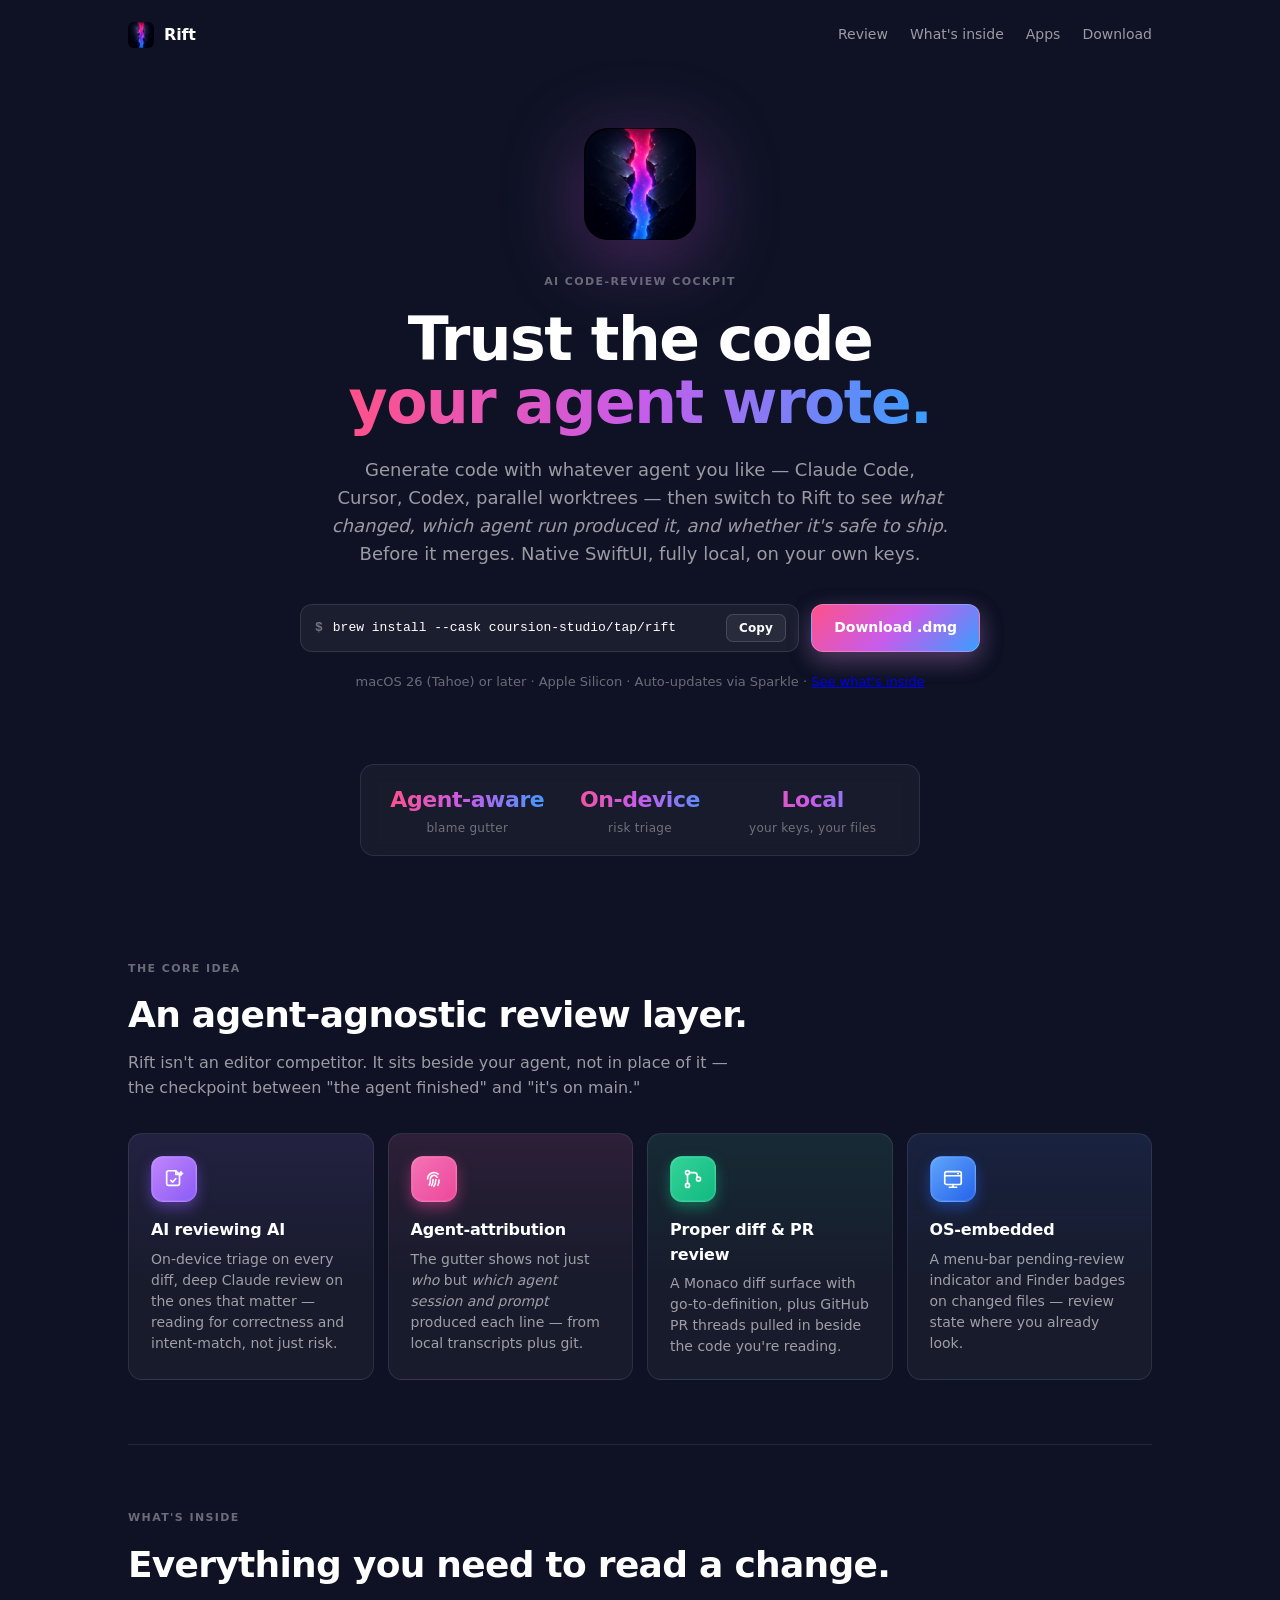
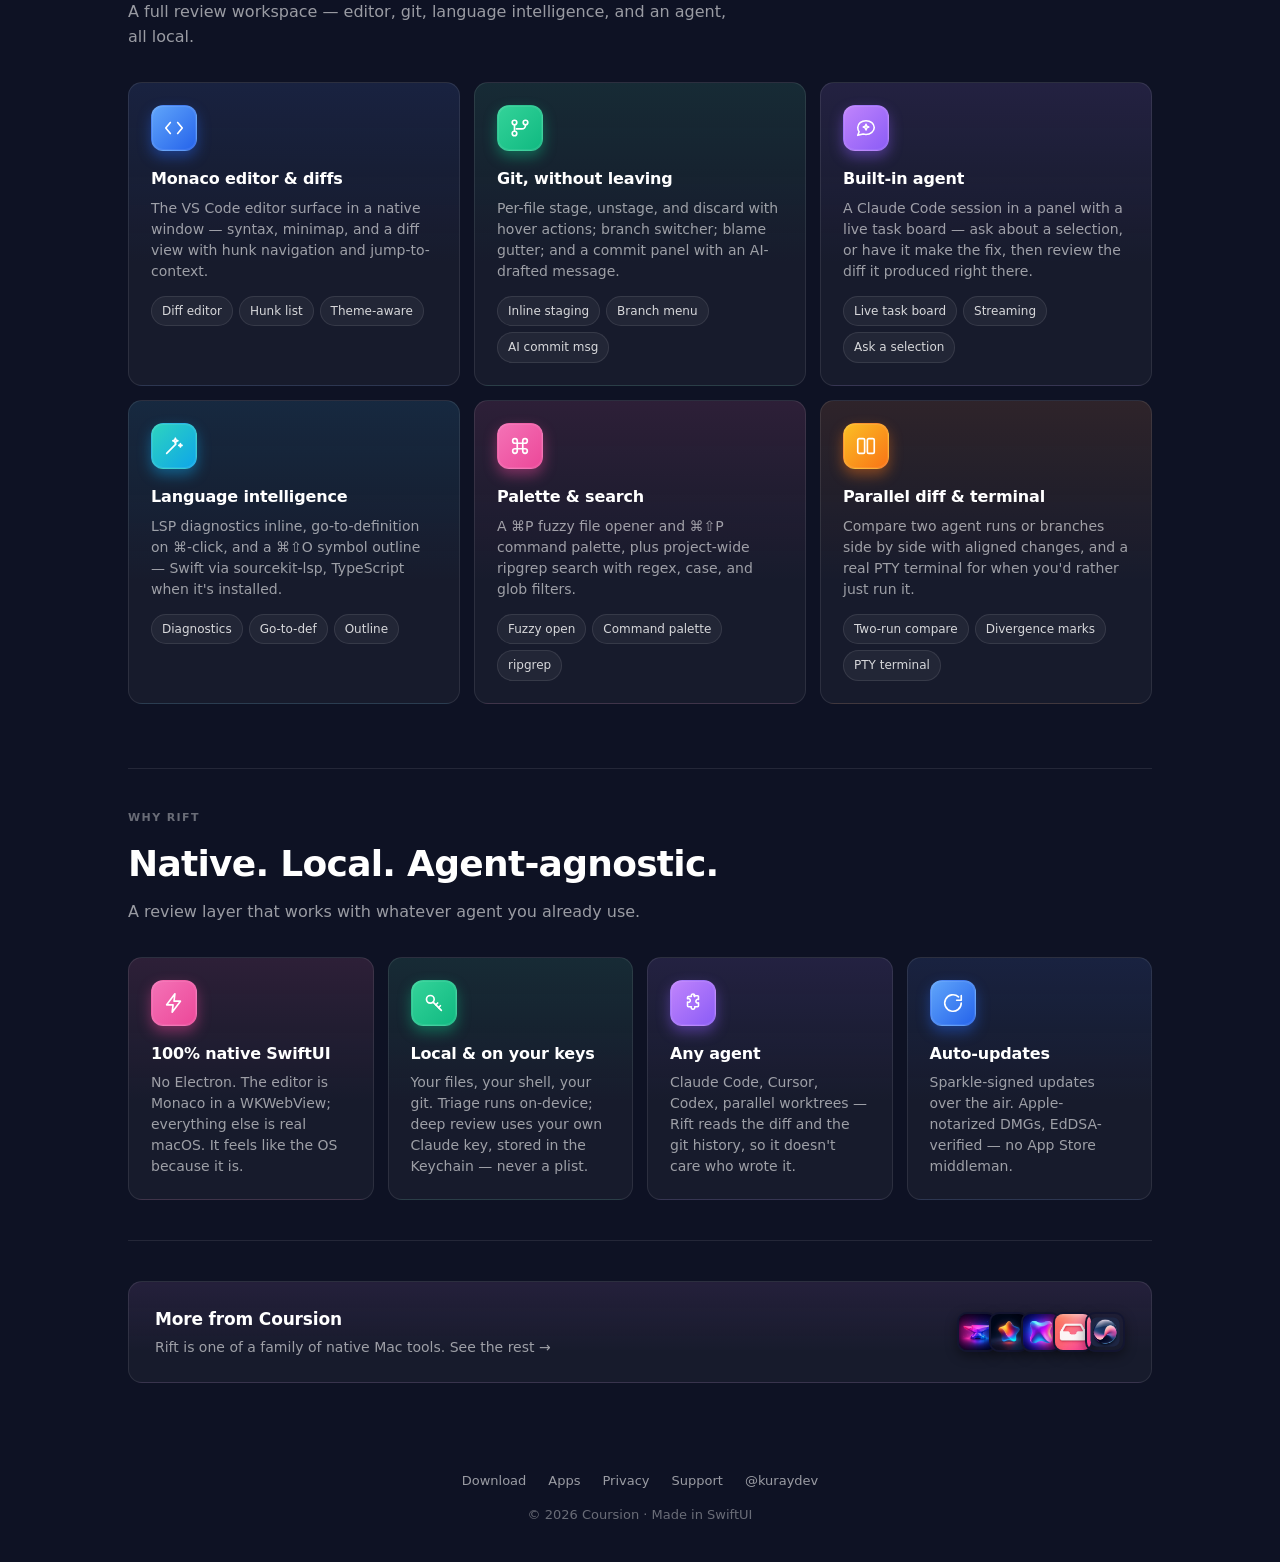
==== commit 73604e2a: "Redraw feature icons as distinctive per-feature glyphs The feature-card icons were generic geometric" ====
--- a/index.html
+++ b/index.html
@@ -5,13 +5,16 @@
   <meta name="viewport" content="width=device-width, initial-scale=1" />
   <title>Rift — Review, blame & verify AI-generated code on Mac</title>
   <meta name="description" content="A native macOS cockpit for reviewing AI-written code. Agent-attribution blame, on-device risk triage, deep Claude review, Monaco diffs and GitHub PR threads — all local, on your own keys." />
-  <link rel="icon" type="image/png" href="icon.png" />
-  <link rel="apple-touch-icon" href="icon.png" />
+  <link rel="icon" type="image/png" sizes="32x32" href="favicon-32.png" />
+  <link rel="icon" type="image/png" sizes="16x16" href="favicon-16.png" />
+  <link rel="apple-touch-icon" sizes="180x180" href="apple-touch-icon.png" />
+  <link rel="manifest" href="site.webmanifest" />
   <link rel="stylesheet" href="styles.css" />
   <meta property="og:title" content="Rift — Review, blame & verify AI-generated code on Mac" />
   <meta property="og:description" content="See what your agent changed, which session produced each line, and whether it's safe to ship — before it merges. Native SwiftUI, local, BYO key." />
   <meta property="og:image" content="icon.png" />
   <meta name="theme-color" content="#0E1224" />
+  <script defer src="https://polaris-backend-489776622782.europe-west1.run.app/api/v1/analytics/t.js" data-site="rift.coursion.studio"></script>
 </head>
 <body>
   <div class="bg"></div>
@@ -110,7 +113,7 @@
         <div class="showcase-row reverse">
           <div class="showcase-copy">
             <div class="chip chip-pink">
-              <svg viewBox="0 0 24 24" fill="none" stroke="currentColor" stroke-width="1.9" stroke-linecap="round" stroke-linejoin="round" aria-hidden="true"><circle cx="12" cy="8" r="4"/><path d="M4 20c0-3.3 3.6-6 8-6s8 2.7 8 6"/></svg>
+              <svg viewBox="0 0 24 24" fill="none" stroke="currentColor" stroke-width="1.7" stroke-linecap="round" stroke-linejoin="round" aria-hidden="true"><path d="M5 12a7 7 0 0 1 11.5-5.3"/><path d="M8 12a4 4 0 0 1 7.5-1.9"/><path d="M11 12.5c0 3-.4 5-1.6 6.7"/><path d="M14 12.5c0 3.5-.7 5.7-2.2 7.5"/><path d="M17.5 13c0 2.6-.4 4.4-1.3 6"/></svg>
               Attribution
             </div>
             <h3>Blame that names<br />the agent, not just you.</h3>
@@ -174,28 +177,28 @@
       <div class="grid why-grid">
         <div class="card">
           <div class="tile c-violet">
-            <svg viewBox="0 0 24 24" fill="none" stroke="currentColor" stroke-width="1.8" stroke-linecap="round" stroke-linejoin="round" aria-hidden="true"><path d="M12 3l2.4 5.4L20 9l-4 4 1 6-5-3-5 3 1-6-4-4 5.6-.6z"/></svg>
+            <svg viewBox="0 0 24 24" fill="none" stroke="currentColor" stroke-width="1.8" stroke-linecap="round" stroke-linejoin="round" aria-hidden="true"><path d="M6 3h8l4 4v10a2 2 0 0 1-2 2H6a2 2 0 0 1-2-2V5a2 2 0 0 1 2-2z"/><path d="M14 3v4h4"/><path d="M8.5 13.5l2 2 3.5-4"/><path d="M19.5 4.2l.5 1.3 1.3.5-1.3.5-.5 1.3-.5-1.3-1.3-.5 1.3-.5z"/></svg>
           </div>
           <h3>AI reviewing AI</h3>
           <p>On-device triage on every diff, deep Claude review on the ones that matter — reading for correctness and intent-match, not just risk.</p>
         </div>
         <div class="card">
           <div class="tile c-pink">
-            <svg viewBox="0 0 24 24" fill="none" stroke="currentColor" stroke-width="1.8" stroke-linecap="round" stroke-linejoin="round" aria-hidden="true"><circle cx="12" cy="8" r="4"/><path d="M4 20c0-3.3 3.6-6 8-6s8 2.7 8 6"/></svg>
+            <svg viewBox="0 0 24 24" fill="none" stroke="currentColor" stroke-width="1.7" stroke-linecap="round" stroke-linejoin="round" aria-hidden="true"><path d="M5 12a7 7 0 0 1 11.5-5.3"/><path d="M8 12a4 4 0 0 1 7.5-1.9"/><path d="M11 12.5c0 3-.4 5-1.6 6.7"/><path d="M14 12.5c0 3.5-.7 5.7-2.2 7.5"/><path d="M17.5 13c0 2.6-.4 4.4-1.3 6"/><path d="M6.8 18.6c1-1.7 1.4-3.6 1.2-5.6"/></svg>
           </div>
           <h3>Agent-attribution</h3>
           <p>The gutter shows not just <em>who</em> but <em>which agent session and prompt</em> produced each line — from local transcripts plus git.</p>
         </div>
         <div class="card">
           <div class="tile c-green">
-            <svg viewBox="0 0 24 24" fill="none" stroke="currentColor" stroke-width="1.8" stroke-linecap="round" stroke-linejoin="round" aria-hidden="true"><path d="M4 6h16M4 12h16M4 18h10"/></svg>
+            <svg viewBox="0 0 24 24" fill="none" stroke="currentColor" stroke-width="1.8" stroke-linecap="round" stroke-linejoin="round" aria-hidden="true"><circle cx="6" cy="5" r="2.2"/><circle cx="6" cy="19" r="2.2"/><circle cx="18" cy="12" r="2.2"/><path d="M6 7.2v9.6"/><path d="M8.2 5h5.3a3 3 0 0 1 3 3v1.9"/></svg>
           </div>
           <h3>Proper diff &amp; PR review</h3>
           <p>A Monaco diff surface with go-to-definition, plus GitHub PR threads pulled in beside the code you're reading.</p>
         </div>
         <div class="card">
           <div class="tile c-blue">
-            <svg viewBox="0 0 24 24" fill="none" stroke="currentColor" stroke-width="1.8" stroke-linecap="round" stroke-linejoin="round" aria-hidden="true"><rect x="3" y="4" width="18" height="14" rx="2"/><path d="M8 20h8"/><path d="M12 18v2"/></svg>
+            <svg viewBox="0 0 24 24" fill="none" stroke="currentColor" stroke-width="1.8" stroke-linecap="round" stroke-linejoin="round" aria-hidden="true"><rect x="3" y="4" width="18" height="14" rx="2"/><path d="M3 8.5h18"/><circle cx="17.5" cy="6.2" r="1" fill="currentColor" stroke="none"/><path d="M8 21h8"/><path d="M12 18v3"/></svg>
           </div>
           <h3>OS-embedded</h3>
           <p>A menu-bar pending-review indicator and Finder badges on changed files — review state where you already look.</p>
@@ -231,7 +234,7 @@
 
         <div class="card">
           <div class="tile c-violet">
-            <svg viewBox="0 0 24 24" fill="none" stroke="currentColor" stroke-width="1.8" stroke-linecap="round" stroke-linejoin="round" aria-hidden="true"><path d="M21 12c0 4.4-4 8-9 8-1.1 0-2.2-.17-3.2-.5L3 21l1.6-4.2C3.6 15.4 3 13.8 3 12c0-4.4 4-8 9-8s9 3.6 9 8z"/></svg>
+            <svg viewBox="0 0 24 24" fill="none" stroke="currentColor" stroke-width="1.7" stroke-linecap="round" stroke-linejoin="round" aria-hidden="true"><path d="M21 11.5c0 4.1-4 7.5-9 7.5-1.1 0-2.2-.16-3.2-.47L3 20l1.5-3.9C3.5 14.8 3 13.2 3 11.5 3 7.4 7 4 12 4s9 3.4 9 7.5z"/><path d="M12 8l.9 2.1 2.1.9-2.1.9L12 14l-.9-2.1-2.1-.9 2.1-.9z"/></svg>
           </div>
           <h3>Built-in agent</h3>
           <p>A Claude Code session in a panel with a live task board — ask about a selection, or have it make the fix, then review the diff it produced right there.</p>
@@ -240,7 +243,7 @@
 
         <div class="card">
           <div class="tile c-teal">
-            <svg viewBox="0 0 24 24" fill="none" stroke="currentColor" stroke-width="1.8" stroke-linecap="round" stroke-linejoin="round" aria-hidden="true"><path d="M4 5h16v11H4z"/><path d="M9 20h6"/><path d="M7 9l2 2-2 2"/><path d="M12 13h4"/></svg>
+            <svg viewBox="0 0 24 24" fill="none" stroke="currentColor" stroke-width="1.8" stroke-linecap="round" stroke-linejoin="round" aria-hidden="true"><path d="M4 20l10-10"/><path d="M13.5 3.5l.8 2 2 .8-2 .8-.8 2-.8-2-2-.8 2-.8z"/><path d="M19 9.5l.5 1.3 1.3.5-1.3.5-.5 1.3-.5-1.3-1.3-.5 1.3-.5z"/></svg>
           </div>
           <h3>Language intelligence</h3>
           <p>LSP diagnostics inline, go-to-definition on ⌘-click, and a ⌘⇧O symbol outline — Swift via sourcekit-lsp, TypeScript when it's installed.</p>
@@ -249,7 +252,7 @@
 
         <div class="card">
           <div class="tile c-pink">
-            <svg viewBox="0 0 24 24" fill="none" stroke="currentColor" stroke-width="1.8" stroke-linecap="round" stroke-linejoin="round" aria-hidden="true"><circle cx="11" cy="11" r="7"/><path d="m20 20-3.5-3.5"/></svg>
+            <svg viewBox="0 0 24 24" fill="none" stroke="currentColor" stroke-width="1.8" stroke-linecap="round" stroke-linejoin="round" aria-hidden="true"><path d="M9 9h6v6H9z"/><path d="M9 9V6.5A2.5 2.5 0 1 0 6.5 9H9z"/><path d="M15 9V6.5A2.5 2.5 0 1 1 17.5 9H15z"/><path d="M9 15v2.5A2.5 2.5 0 1 1 6.5 15H9z"/><path d="M15 15v2.5a2.5 2.5 0 1 0 2.5-2.5H15z"/></svg>
           </div>
           <h3>Palette &amp; search</h3>
           <p>A ⌘P fuzzy file opener and ⌘⇧P command palette, plus project-wide ripgrep search with regex, case, and glob filters.</p>
@@ -293,14 +296,14 @@
         </div>
         <div class="card">
           <div class="tile c-green">
-            <svg viewBox="0 0 24 24" fill="none" stroke="currentColor" stroke-width="1.8" stroke-linecap="round" stroke-linejoin="round" aria-hidden="true"><rect x="4" y="11" width="16" height="10" rx="2"/><path d="M8 11V7a4 4 0 0 1 8 0v4"/><circle cx="12" cy="16" r="1.4" fill="currentColor"/></svg>
+            <svg viewBox="0 0 24 24" fill="none" stroke="currentColor" stroke-width="1.8" stroke-linecap="round" stroke-linejoin="round" aria-hidden="true"><circle cx="8" cy="8" r="4.2"/><path d="M11 11l9 9"/><path d="M17 17l2-2"/><path d="M14 14l2-2"/></svg>
           </div>
           <h3>Local &amp; on your keys</h3>
           <p>Your files, your shell, your git. Triage runs on-device; deep review uses your own Claude key, stored in the Keychain — never a plist.</p>
         </div>
         <div class="card">
           <div class="tile c-violet">
-            <svg viewBox="0 0 24 24" fill="none" stroke="currentColor" stroke-width="1.8" stroke-linecap="round" stroke-linejoin="round" aria-hidden="true"><path d="M4 7h16"/><path d="M4 12h16"/><path d="M4 17h10"/></svg>
+            <svg viewBox="0 0 24 24" fill="none" stroke="currentColor" stroke-width="1.7" stroke-linecap="round" stroke-linejoin="round" aria-hidden="true"><path d="M13 4h4a1 1 0 0 1 1 1v3.2a2 2 0 1 0 0 3.6V15a1 1 0 0 1-1 1h-3.2a2 2 0 1 1-3.6 0H7a1 1 0 0 1-1-1v-4h.2a2 2 0 1 0 0-3.6H6V6a1 1 0 0 1 1-1h3.2a2 2 0 1 1 3.6 0z"/></svg>
           </div>
           <h3>Any agent</h3>
           <p>Claude Code, Cursor, Codex, parallel worktrees — Rift reads the diff and the git history, so it doesn't care who wrote it.</p>
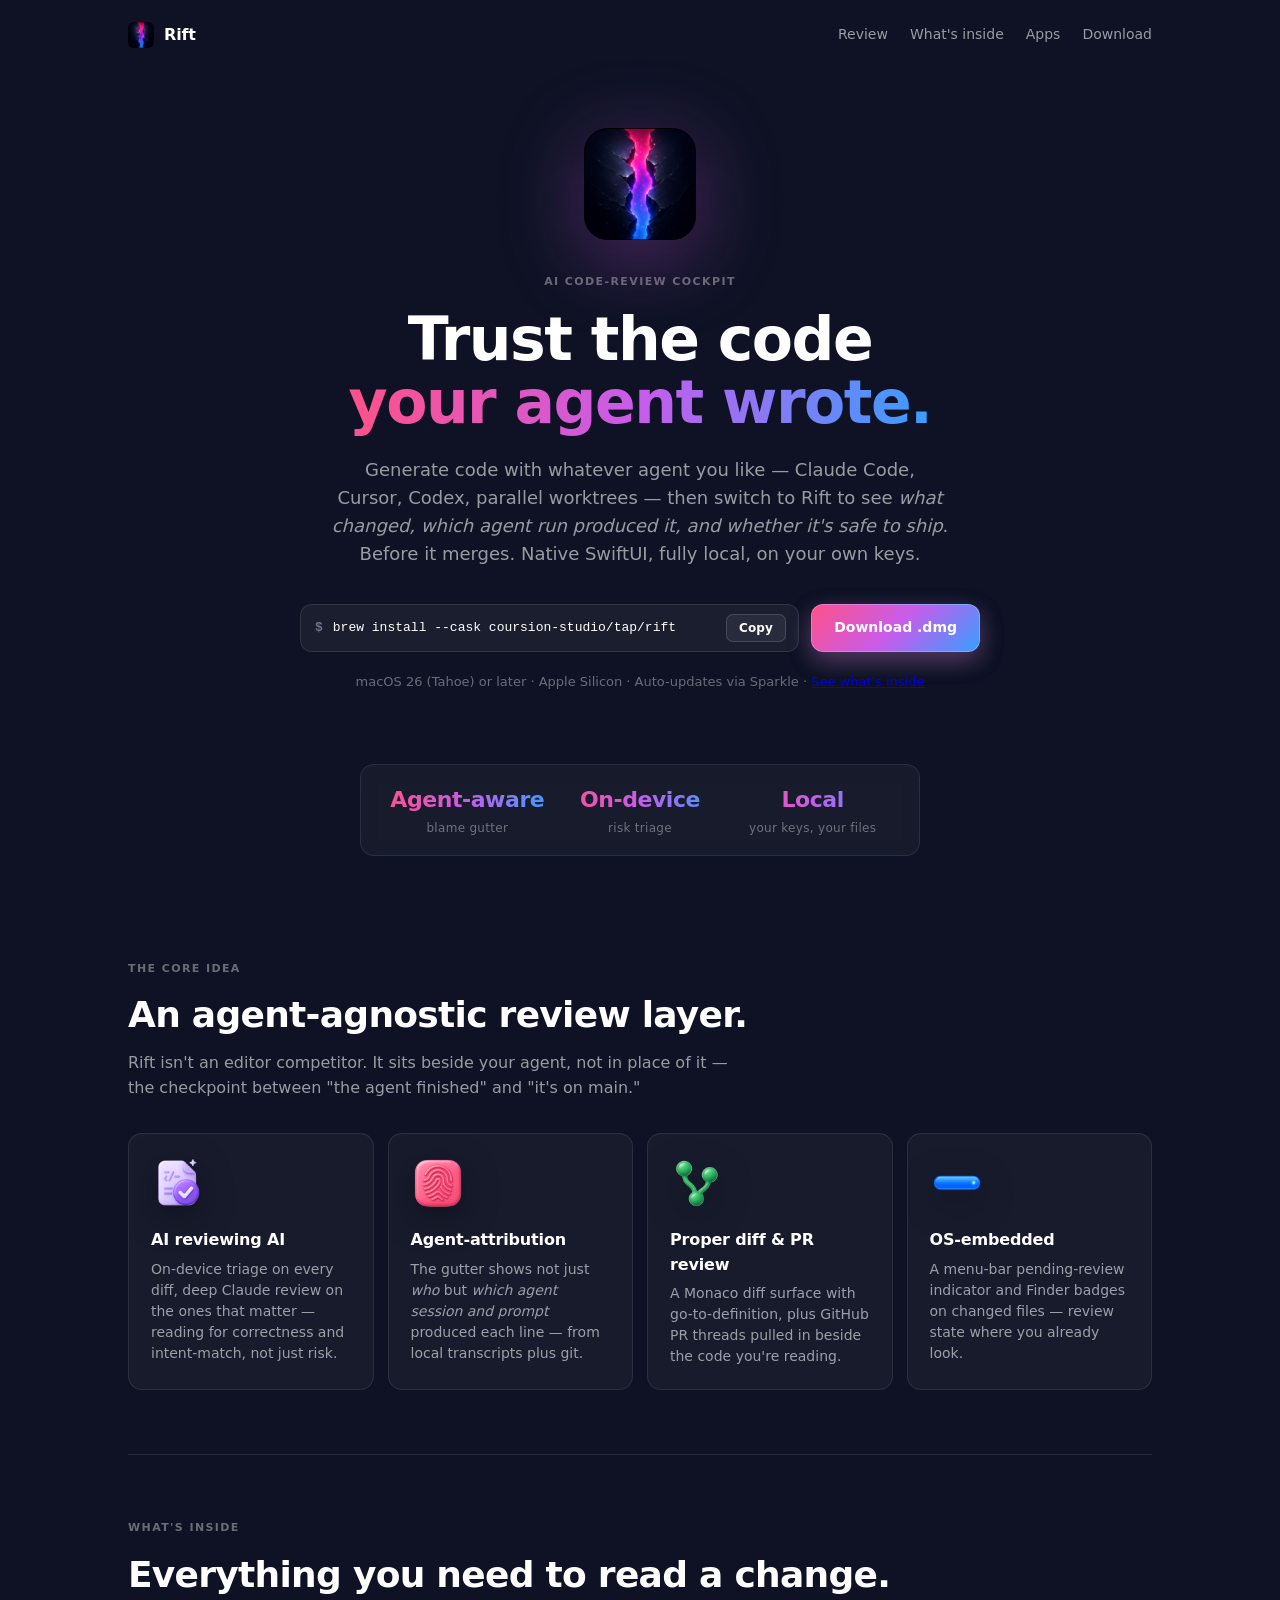
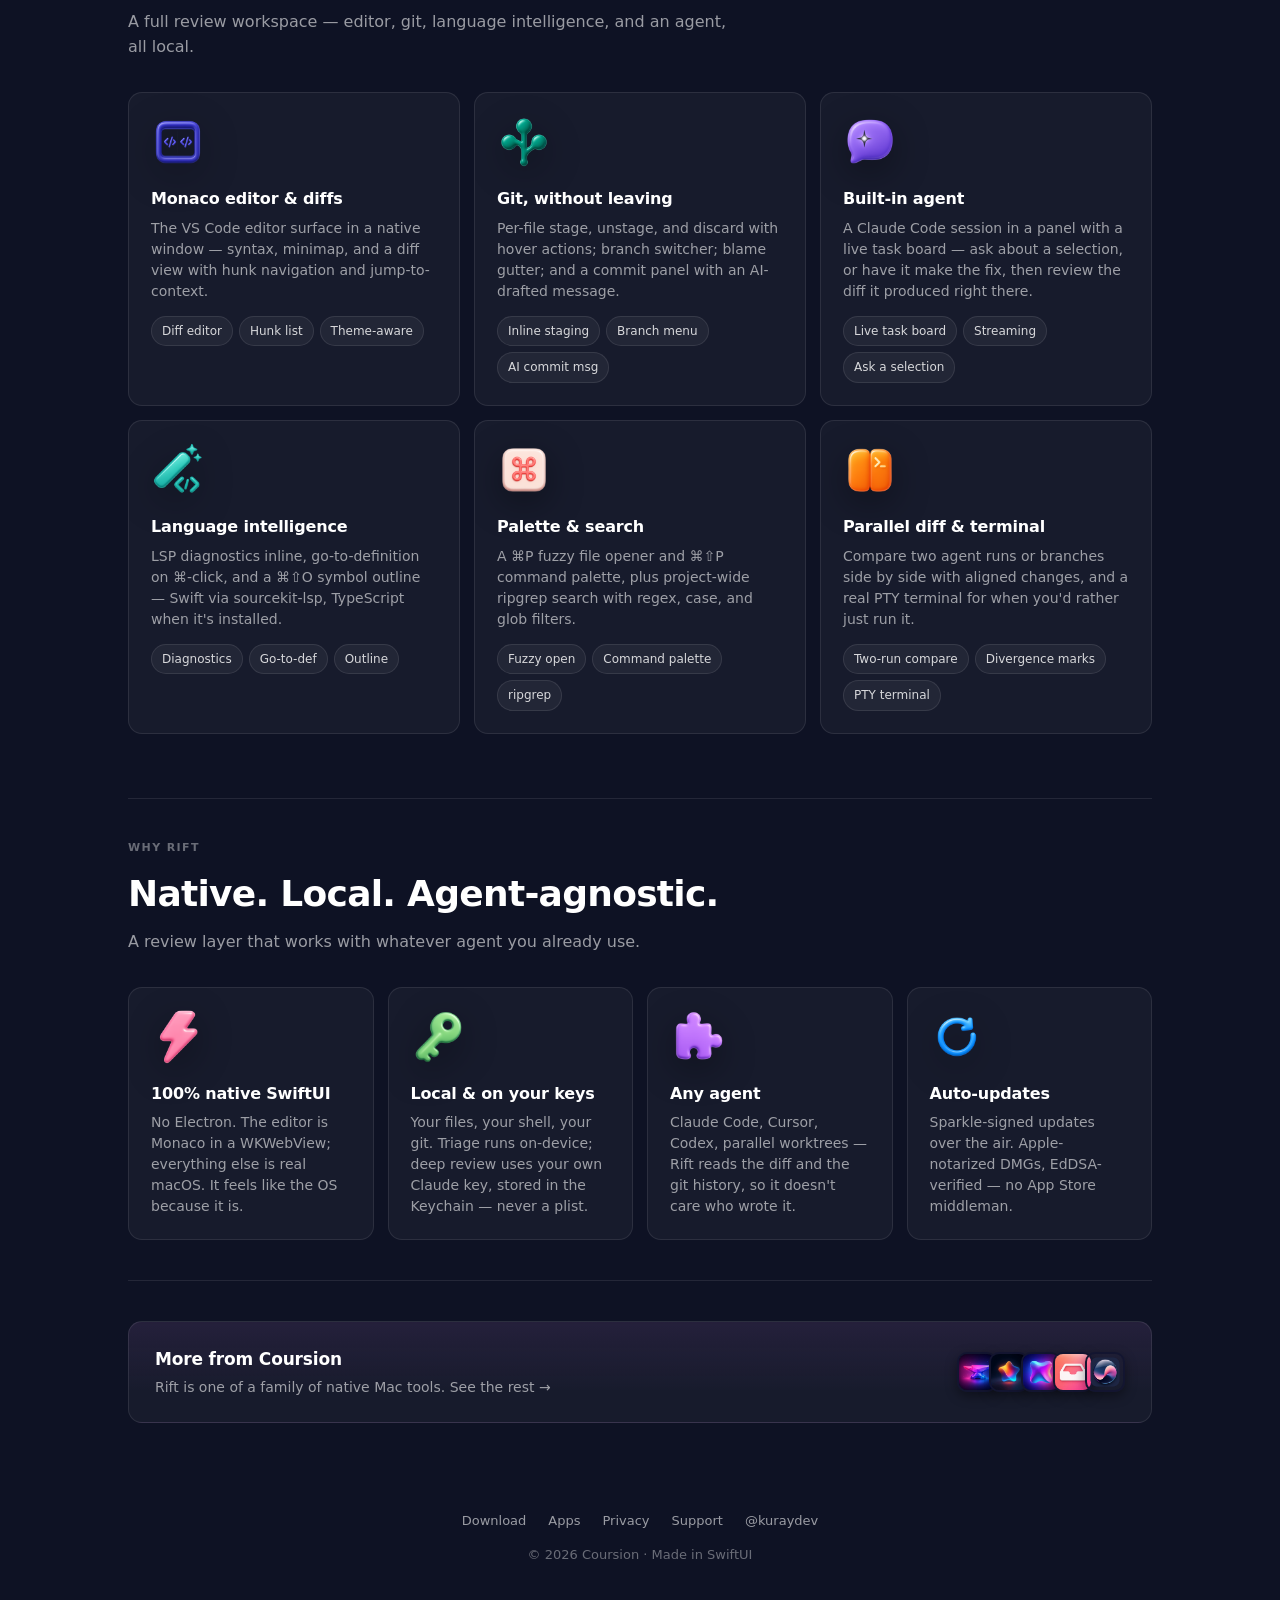
==== commit 3f0226e4: "3D feature icons via icon-generator; iOS apps replace web apps Feature icons: generated 14 soft-3D t" ====
--- a/index.html
+++ b/index.html
@@ -176,30 +176,22 @@
 
       <div class="grid why-grid">
         <div class="card">
-          <div class="tile c-violet">
-            <svg viewBox="0 0 24 24" fill="none" stroke="currentColor" stroke-width="1.8" stroke-linecap="round" stroke-linejoin="round" aria-hidden="true"><path d="M6 3h8l4 4v10a2 2 0 0 1-2 2H6a2 2 0 0 1-2-2V5a2 2 0 0 1 2-2z"/><path d="M14 3v4h4"/><path d="M8.5 13.5l2 2 3.5-4"/><path d="M19.5 4.2l.5 1.3 1.3.5-1.3.5-.5 1.3-.5-1.3-1.3-.5 1.3-.5z"/></svg>
-          </div>
+          <img class="feat-icon" src="icons/feature/ai-review.png" alt="" loading="lazy" width="62" height="62" />
           <h3>AI reviewing AI</h3>
           <p>On-device triage on every diff, deep Claude review on the ones that matter — reading for correctness and intent-match, not just risk.</p>
         </div>
         <div class="card">
-          <div class="tile c-pink">
-            <svg viewBox="0 0 24 24" fill="none" stroke="currentColor" stroke-width="1.7" stroke-linecap="round" stroke-linejoin="round" aria-hidden="true"><path d="M5 12a7 7 0 0 1 11.5-5.3"/><path d="M8 12a4 4 0 0 1 7.5-1.9"/><path d="M11 12.5c0 3-.4 5-1.6 6.7"/><path d="M14 12.5c0 3.5-.7 5.7-2.2 7.5"/><path d="M17.5 13c0 2.6-.4 4.4-1.3 6"/><path d="M6.8 18.6c1-1.7 1.4-3.6 1.2-5.6"/></svg>
-          </div>
+          <img class="feat-icon" src="icons/feature/attribution.png" alt="" loading="lazy" width="62" height="62" />
           <h3>Agent-attribution</h3>
           <p>The gutter shows not just <em>who</em> but <em>which agent session and prompt</em> produced each line — from local transcripts plus git.</p>
         </div>
         <div class="card">
-          <div class="tile c-green">
-            <svg viewBox="0 0 24 24" fill="none" stroke="currentColor" stroke-width="1.8" stroke-linecap="round" stroke-linejoin="round" aria-hidden="true"><circle cx="6" cy="5" r="2.2"/><circle cx="6" cy="19" r="2.2"/><circle cx="18" cy="12" r="2.2"/><path d="M6 7.2v9.6"/><path d="M8.2 5h5.3a3 3 0 0 1 3 3v1.9"/></svg>
-          </div>
+          <img class="feat-icon" src="icons/feature/diff-pr.png" alt="" loading="lazy" width="62" height="62" />
           <h3>Proper diff &amp; PR review</h3>
           <p>A Monaco diff surface with go-to-definition, plus GitHub PR threads pulled in beside the code you're reading.</p>
         </div>
         <div class="card">
-          <div class="tile c-blue">
-            <svg viewBox="0 0 24 24" fill="none" stroke="currentColor" stroke-width="1.8" stroke-linecap="round" stroke-linejoin="round" aria-hidden="true"><rect x="3" y="4" width="18" height="14" rx="2"/><path d="M3 8.5h18"/><circle cx="17.5" cy="6.2" r="1" fill="currentColor" stroke="none"/><path d="M8 21h8"/><path d="M12 18v3"/></svg>
-          </div>
+          <img class="feat-icon" src="icons/feature/os-embedded.png" alt="" loading="lazy" width="62" height="62" />
           <h3>OS-embedded</h3>
           <p>A menu-bar pending-review indicator and Finder badges on changed files — review state where you already look.</p>
         </div>
@@ -215,54 +207,42 @@
 
       <div class="grid">
         <div class="card">
-          <div class="tile c-blue">
-            <svg viewBox="0 0 24 24" fill="none" stroke="currentColor" stroke-width="1.8" stroke-linecap="round" stroke-linejoin="round" aria-hidden="true"><path d="M8 6l-5 6 5 6"/><path d="M16 6l5 6-5 6"/></svg>
-          </div>
+          <img class="feat-icon" src="icons/feature/monaco.png" alt="" loading="lazy" width="62" height="62" />
           <h3>Monaco editor &amp; diffs</h3>
           <p>The VS Code editor surface in a native window — syntax, minimap, and a diff view with hunk navigation and jump-to-context.</p>
           <ul class="pills"><li>Diff editor</li><li>Hunk list</li><li>Theme-aware</li></ul>
         </div>
 
         <div class="card">
-          <div class="tile c-green">
-            <svg viewBox="0 0 24 24" fill="none" stroke="currentColor" stroke-width="1.8" stroke-linecap="round" stroke-linejoin="round" aria-hidden="true"><circle cx="6" cy="6" r="2.5"/><circle cx="6" cy="18" r="2.5"/><path d="M6 8.5v7"/><path d="M18 8.5v.5a4 4 0 0 1-4 4H8"/><circle cx="18" cy="6" r="2.5"/></svg>
-          </div>
+          <img class="feat-icon" src="icons/feature/git.png" alt="" loading="lazy" width="62" height="62" />
           <h3>Git, without leaving</h3>
           <p>Per-file stage, unstage, and discard with hover actions; branch switcher; blame gutter; and a commit panel with an AI-drafted message.</p>
           <ul class="pills"><li>Inline staging</li><li>Branch menu</li><li>AI commit msg</li></ul>
         </div>
 
         <div class="card">
-          <div class="tile c-violet">
-            <svg viewBox="0 0 24 24" fill="none" stroke="currentColor" stroke-width="1.7" stroke-linecap="round" stroke-linejoin="round" aria-hidden="true"><path d="M21 11.5c0 4.1-4 7.5-9 7.5-1.1 0-2.2-.16-3.2-.47L3 20l1.5-3.9C3.5 14.8 3 13.2 3 11.5 3 7.4 7 4 12 4s9 3.4 9 7.5z"/><path d="M12 8l.9 2.1 2.1.9-2.1.9L12 14l-.9-2.1-2.1-.9 2.1-.9z"/></svg>
-          </div>
+          <img class="feat-icon" src="icons/feature/agent.png" alt="" loading="lazy" width="62" height="62" />
           <h3>Built-in agent</h3>
           <p>A Claude Code session in a panel with a live task board — ask about a selection, or have it make the fix, then review the diff it produced right there.</p>
           <ul class="pills"><li>Live task board</li><li>Streaming</li><li>Ask a selection</li></ul>
         </div>
 
         <div class="card">
-          <div class="tile c-teal">
-            <svg viewBox="0 0 24 24" fill="none" stroke="currentColor" stroke-width="1.8" stroke-linecap="round" stroke-linejoin="round" aria-hidden="true"><path d="M4 20l10-10"/><path d="M13.5 3.5l.8 2 2 .8-2 .8-.8 2-.8-2-2-.8 2-.8z"/><path d="M19 9.5l.5 1.3 1.3.5-1.3.5-.5 1.3-.5-1.3-1.3-.5 1.3-.5z"/></svg>
-          </div>
+          <img class="feat-icon" src="icons/feature/language.png" alt="" loading="lazy" width="62" height="62" />
           <h3>Language intelligence</h3>
           <p>LSP diagnostics inline, go-to-definition on ⌘-click, and a ⌘⇧O symbol outline — Swift via sourcekit-lsp, TypeScript when it's installed.</p>
           <ul class="pills"><li>Diagnostics</li><li>Go-to-def</li><li>Outline</li></ul>
         </div>
 
         <div class="card">
-          <div class="tile c-pink">
-            <svg viewBox="0 0 24 24" fill="none" stroke="currentColor" stroke-width="1.8" stroke-linecap="round" stroke-linejoin="round" aria-hidden="true"><path d="M9 9h6v6H9z"/><path d="M9 9V6.5A2.5 2.5 0 1 0 6.5 9H9z"/><path d="M15 9V6.5A2.5 2.5 0 1 1 17.5 9H15z"/><path d="M9 15v2.5A2.5 2.5 0 1 1 6.5 15H9z"/><path d="M15 15v2.5a2.5 2.5 0 1 0 2.5-2.5H15z"/></svg>
-          </div>
+          <img class="feat-icon" src="icons/feature/palette.png" alt="" loading="lazy" width="62" height="62" />
           <h3>Palette &amp; search</h3>
           <p>A ⌘P fuzzy file opener and ⌘⇧P command palette, plus project-wide ripgrep search with regex, case, and glob filters.</p>
           <ul class="pills"><li>Fuzzy open</li><li>Command palette</li><li>ripgrep</li></ul>
         </div>
 
         <div class="card">
-          <div class="tile c-amber">
-            <svg viewBox="0 0 24 24" fill="none" stroke="currentColor" stroke-width="1.8" stroke-linecap="round" stroke-linejoin="round" aria-hidden="true"><rect x="3" y="4" width="7.5" height="16" rx="1.5"/><rect x="13.5" y="4" width="7.5" height="16" rx="1.5"/></svg>
-          </div>
+          <img class="feat-icon" src="icons/feature/parallel.png" alt="" loading="lazy" width="62" height="62" />
           <h3>Parallel diff &amp; terminal</h3>
           <p>Compare two agent runs or branches side by side with aligned changes, and a real PTY terminal for when you'd rather just run it.</p>
           <ul class="pills"><li>Two-run compare</li><li>Divergence marks</li><li>PTY terminal</li></ul>
@@ -288,30 +268,22 @@
 
       <div class="grid why-grid">
         <div class="card">
-          <div class="tile c-pink">
-            <svg viewBox="0 0 24 24" fill="none" stroke="currentColor" stroke-width="1.8" stroke-linecap="round" stroke-linejoin="round" aria-hidden="true"><path d="M13 2L4 14h7l-1 8 9-12h-7z"/></svg>
-          </div>
+          <img class="feat-icon" src="icons/feature/native.png" alt="" loading="lazy" width="62" height="62" />
           <h3>100% native SwiftUI</h3>
           <p>No Electron. The editor is Monaco in a WKWebView; everything else is real macOS. It feels like the OS because it is.</p>
         </div>
         <div class="card">
-          <div class="tile c-green">
-            <svg viewBox="0 0 24 24" fill="none" stroke="currentColor" stroke-width="1.8" stroke-linecap="round" stroke-linejoin="round" aria-hidden="true"><circle cx="8" cy="8" r="4.2"/><path d="M11 11l9 9"/><path d="M17 17l2-2"/><path d="M14 14l2-2"/></svg>
-          </div>
+          <img class="feat-icon" src="icons/feature/local-keys.png" alt="" loading="lazy" width="62" height="62" />
           <h3>Local &amp; on your keys</h3>
           <p>Your files, your shell, your git. Triage runs on-device; deep review uses your own Claude key, stored in the Keychain — never a plist.</p>
         </div>
         <div class="card">
-          <div class="tile c-violet">
-            <svg viewBox="0 0 24 24" fill="none" stroke="currentColor" stroke-width="1.7" stroke-linecap="round" stroke-linejoin="round" aria-hidden="true"><path d="M13 4h4a1 1 0 0 1 1 1v3.2a2 2 0 1 0 0 3.6V15a1 1 0 0 1-1 1h-3.2a2 2 0 1 1-3.6 0H7a1 1 0 0 1-1-1v-4h.2a2 2 0 1 0 0-3.6H6V6a1 1 0 0 1 1-1h3.2a2 2 0 1 1 3.6 0z"/></svg>
-          </div>
+          <img class="feat-icon" src="icons/feature/any-agent.png" alt="" loading="lazy" width="62" height="62" />
           <h3>Any agent</h3>
           <p>Claude Code, Cursor, Codex, parallel worktrees — Rift reads the diff and the git history, so it doesn't care who wrote it.</p>
         </div>
         <div class="card">
-          <div class="tile c-blue">
-            <svg viewBox="0 0 24 24" fill="none" stroke="currentColor" stroke-width="1.8" stroke-linecap="round" stroke-linejoin="round" aria-hidden="true"><path d="M21 12a9 9 0 1 1-3-6.7"/><path d="M21 4v5h-5"/></svg>
-          </div>
+          <img class="feat-icon" src="icons/feature/updates.png" alt="" loading="lazy" width="62" height="62" />
           <h3>Auto-updates</h3>
           <p>Sparkle-signed updates over the air. Apple-notarized DMGs, EdDSA-verified — no App Store middleman.</p>
         </div>
--- a/styles.css
+++ b/styles.css
@@ -1093,3 +1093,16 @@
   background: rgba(255, 255, 255, 0.08);
   color: var(--text-primary);
 }
+
+/* ─── 3D feature icons (generated, replace the flat SVG tiles) ─── */
+.feat-icon {
+  width: 62px;
+  height: 62px;
+  display: block;
+  margin: -4px 0 14px -4px;
+  object-fit: contain;
+  filter: drop-shadow(0 10px 18px rgba(0, 0, 0, 0.38));
+  transition: transform 0.35s cubic-bezier(0.2, 0.8, 0.2, 1);
+}
+.card:hover .feat-icon { transform: translateY(-3px) scale(1.07) rotate(-2deg); }
+@media (prefers-reduced-motion: reduce) { .card:hover .feat-icon { transform: none; } }
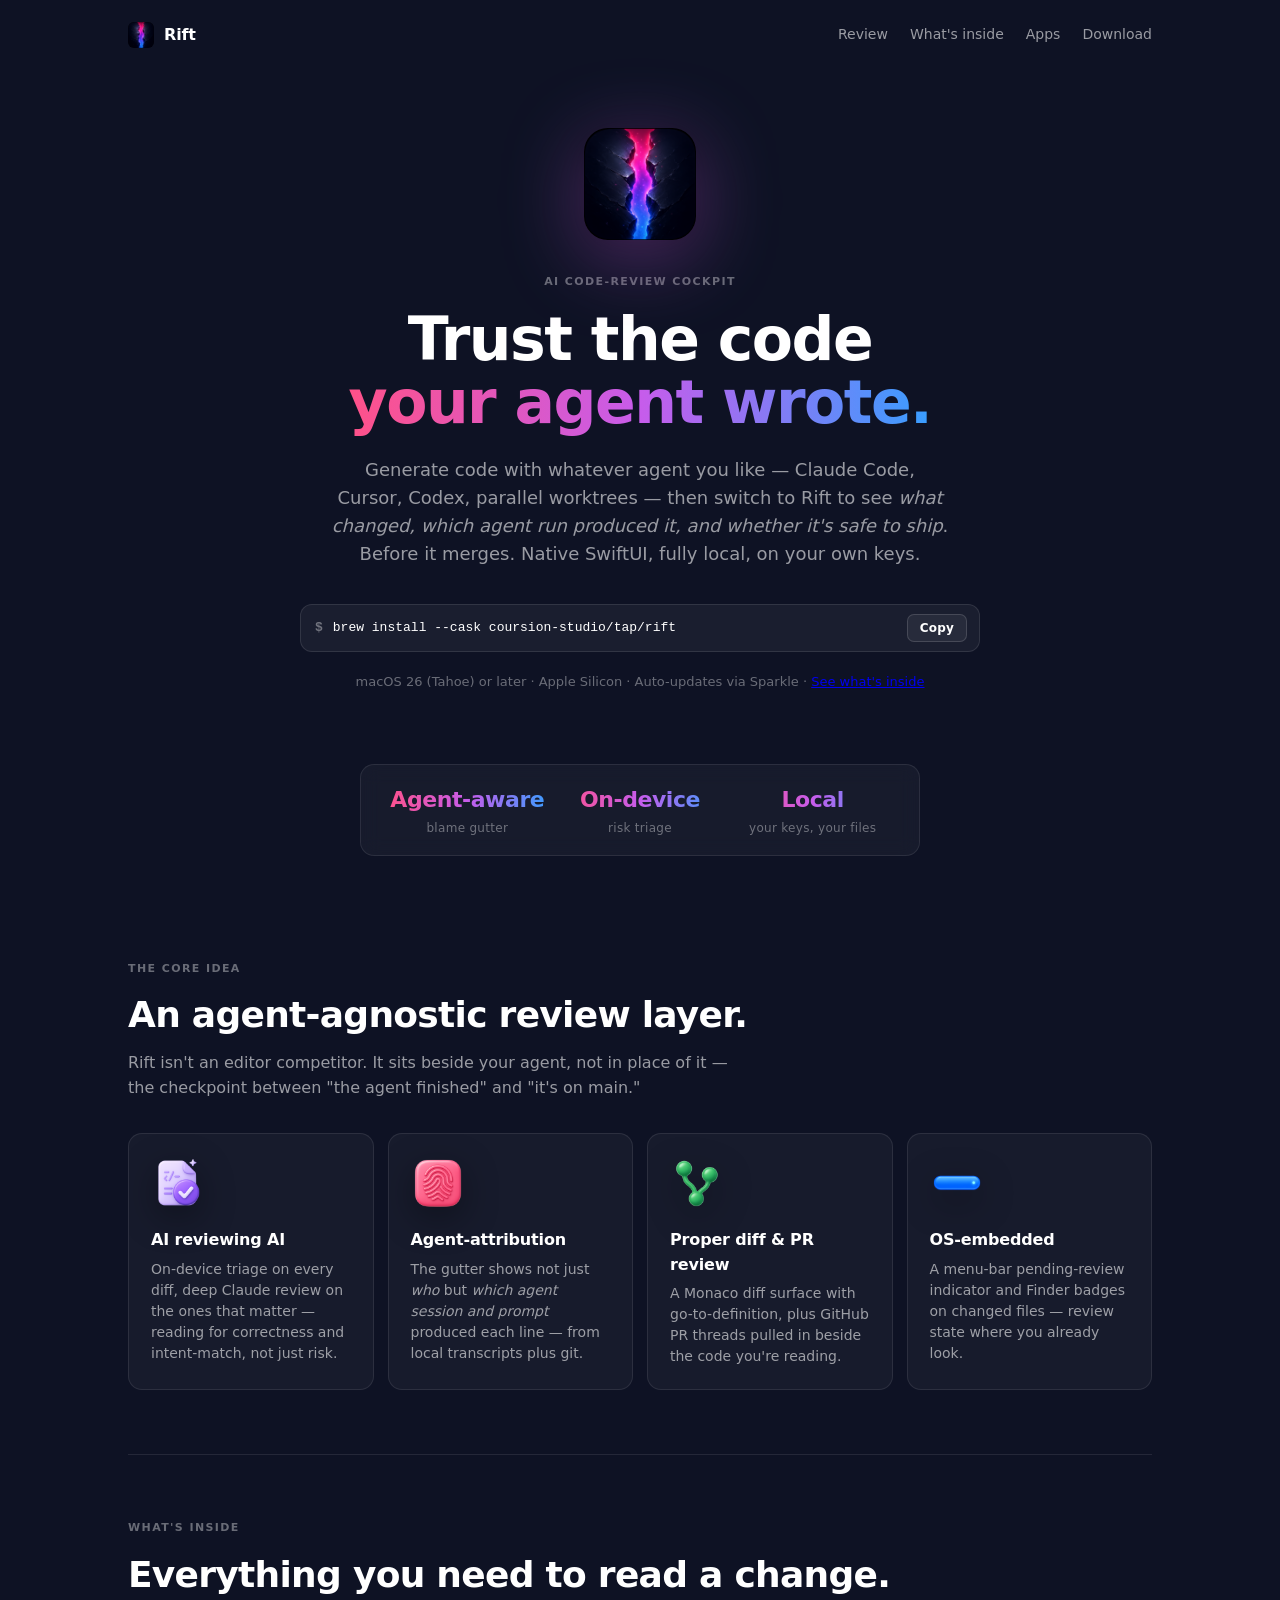
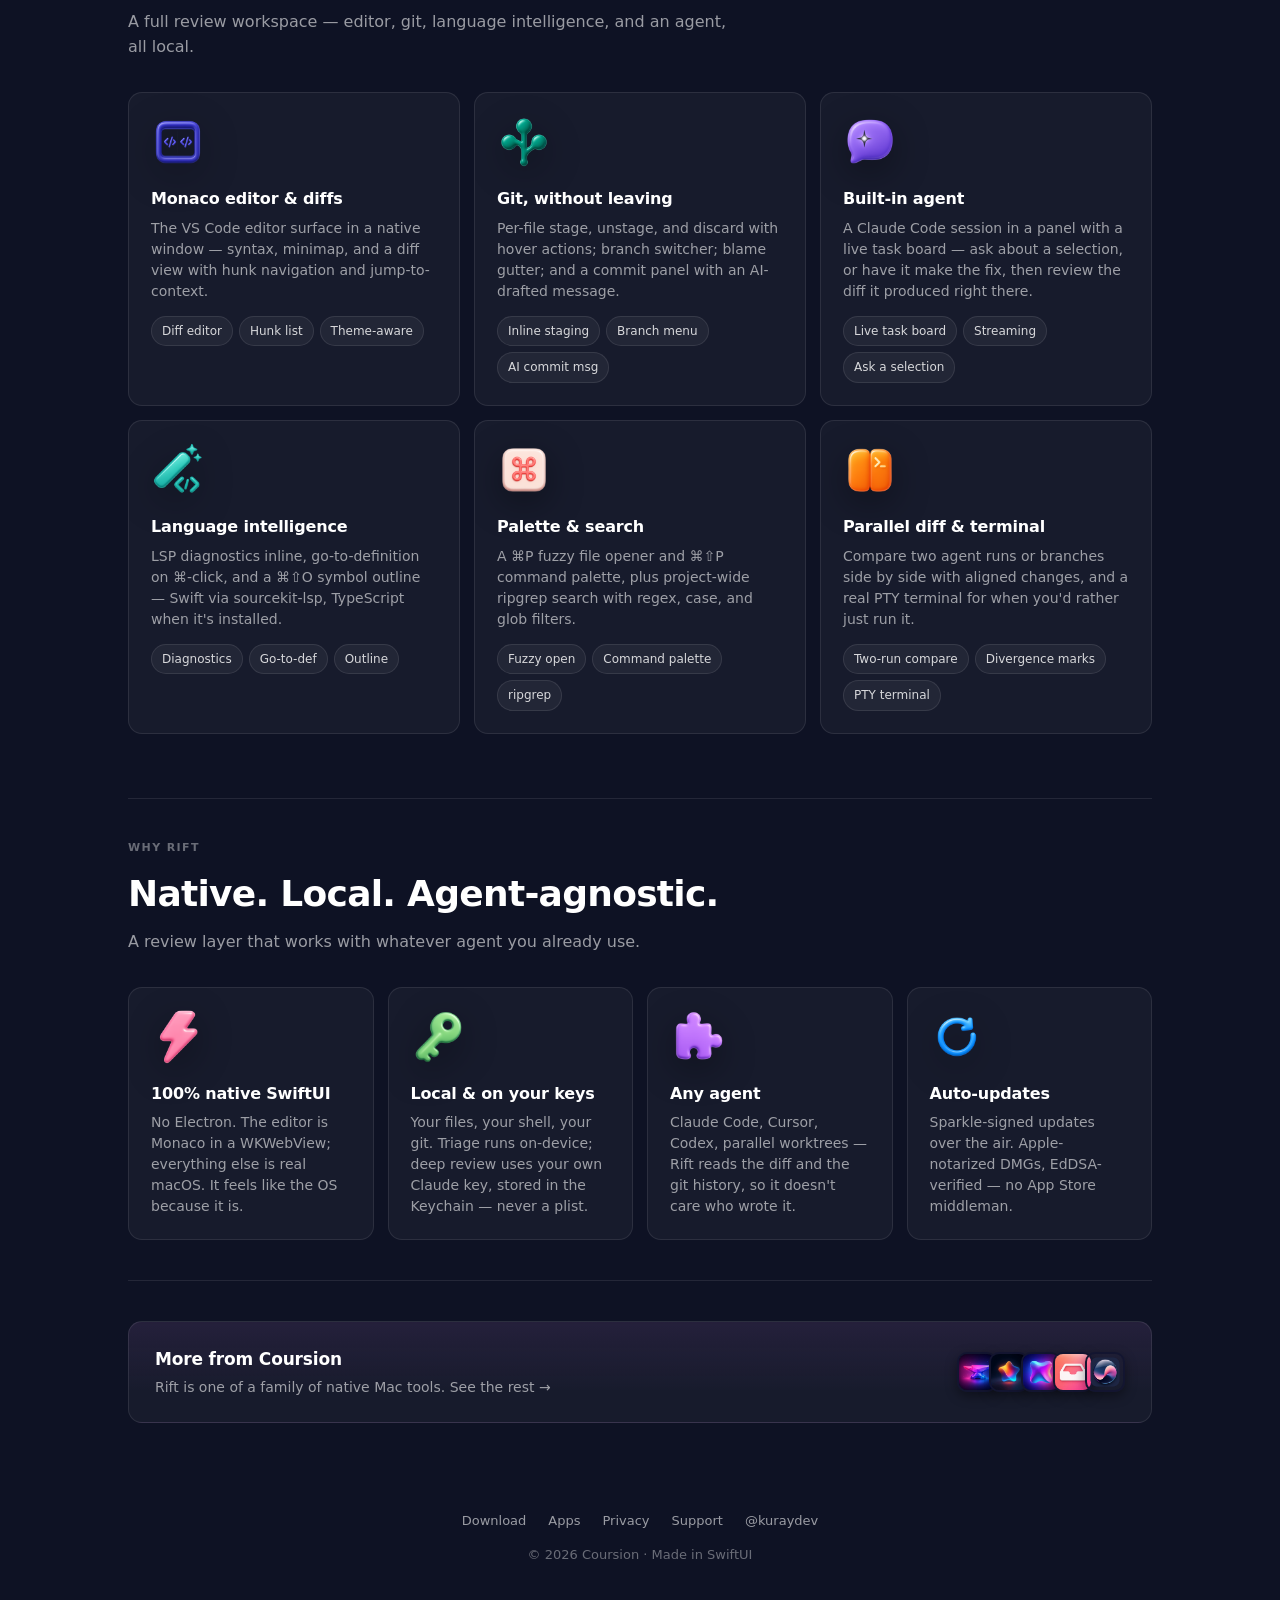
==== commit 9258f800: "Drop the Download .dmg button; brew command is the install CTA No public release exists yet, so the " ====
--- a/index.html
+++ b/index.html
@@ -43,15 +43,12 @@
         agent run produced it, and whether it's safe to ship</em>. Before it merges.
         Native SwiftUI, fully local, on your own keys.
       </p>
-      <div class="cta-grid">
+      <div class="cta-grid" style="grid-template-columns:1fr">
         <div class="install-cmd" data-copy="brew install --cask coursion-studio/tap/rift">
           <span class="prompt" aria-hidden="true">$</span>
           <code>brew install --cask coursion-studio/tap/rift</code>
           <button class="copy-btn" type="button" aria-label="Copy install command">Copy</button>
         </div>
-        <a class="btn primary" href="https://github.com/Coursion-Studio/rift-website/releases/latest">
-          Download&nbsp;.dmg
-        </a>
       </div>
       <p class="req-note">macOS 26 (Tahoe) or later · Apple Silicon · Auto-updates via Sparkle · <a href="#inside">See what's inside</a></p>
     </header>
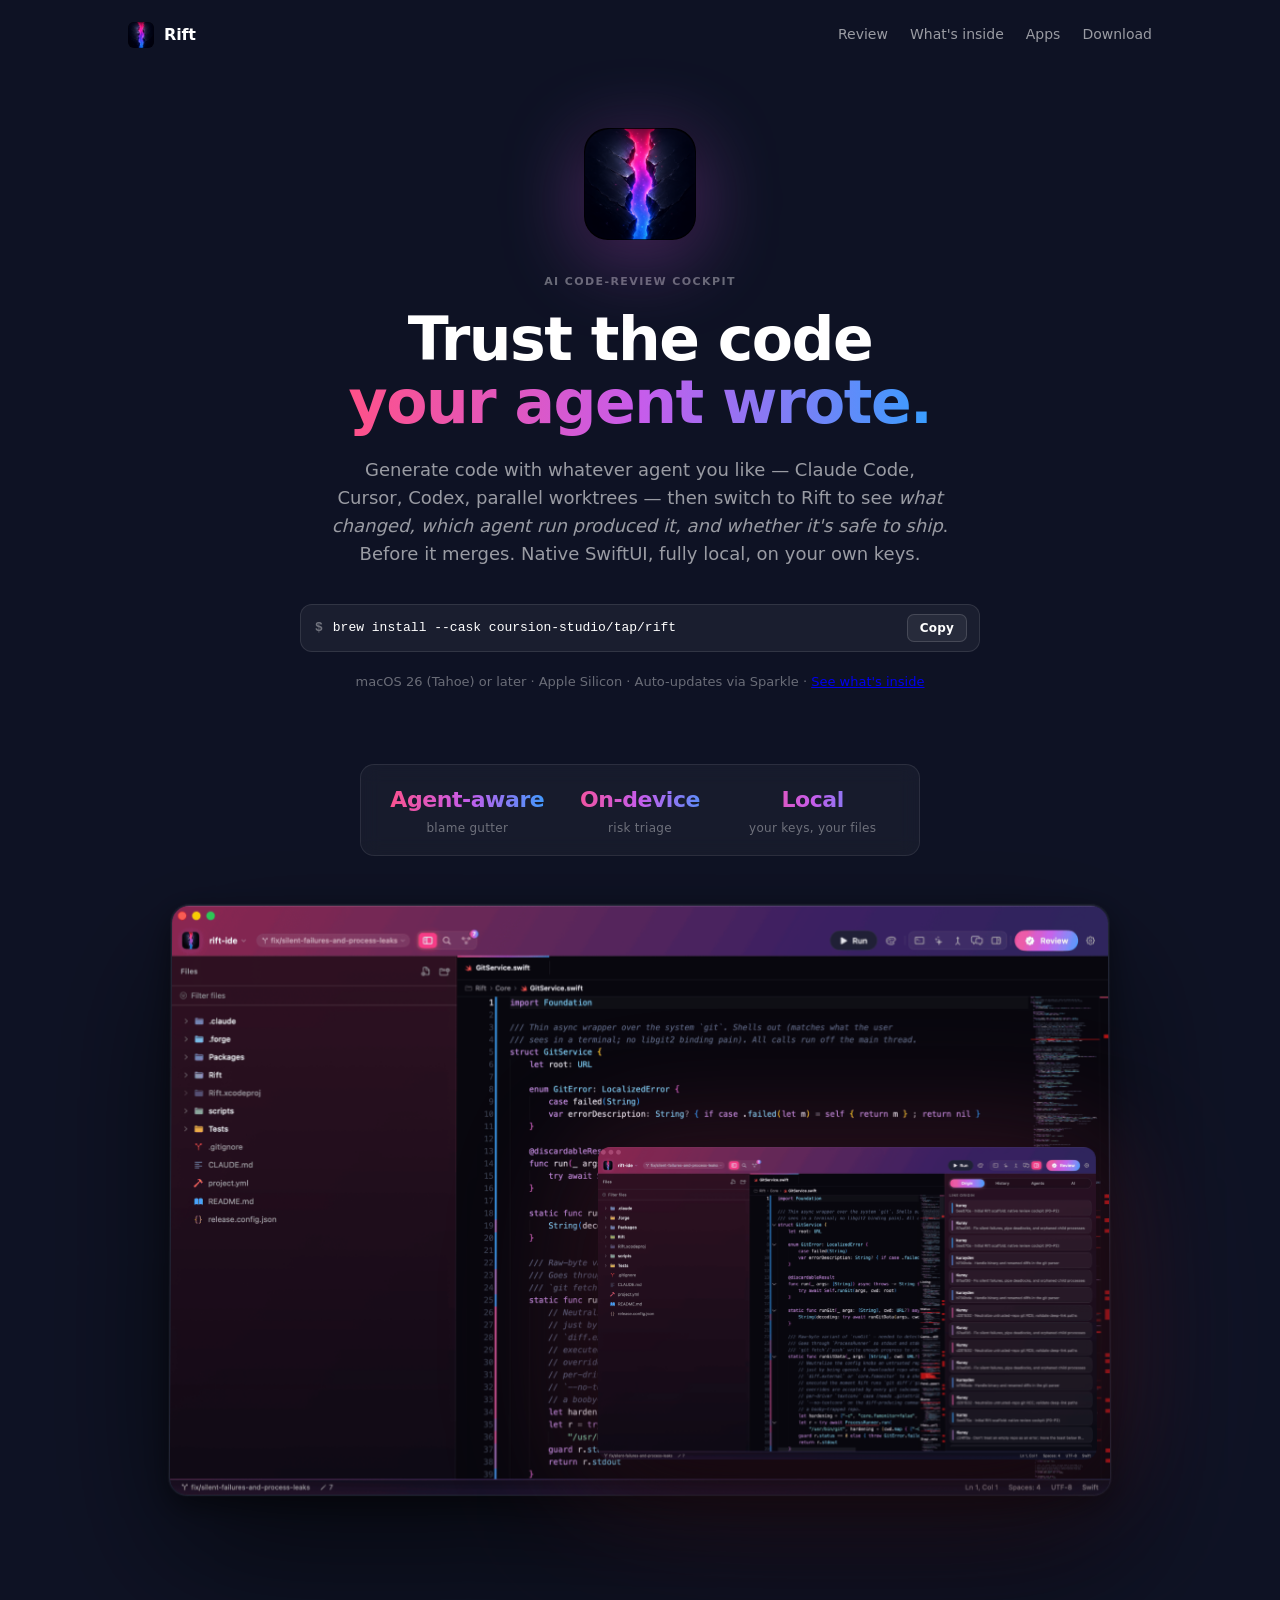
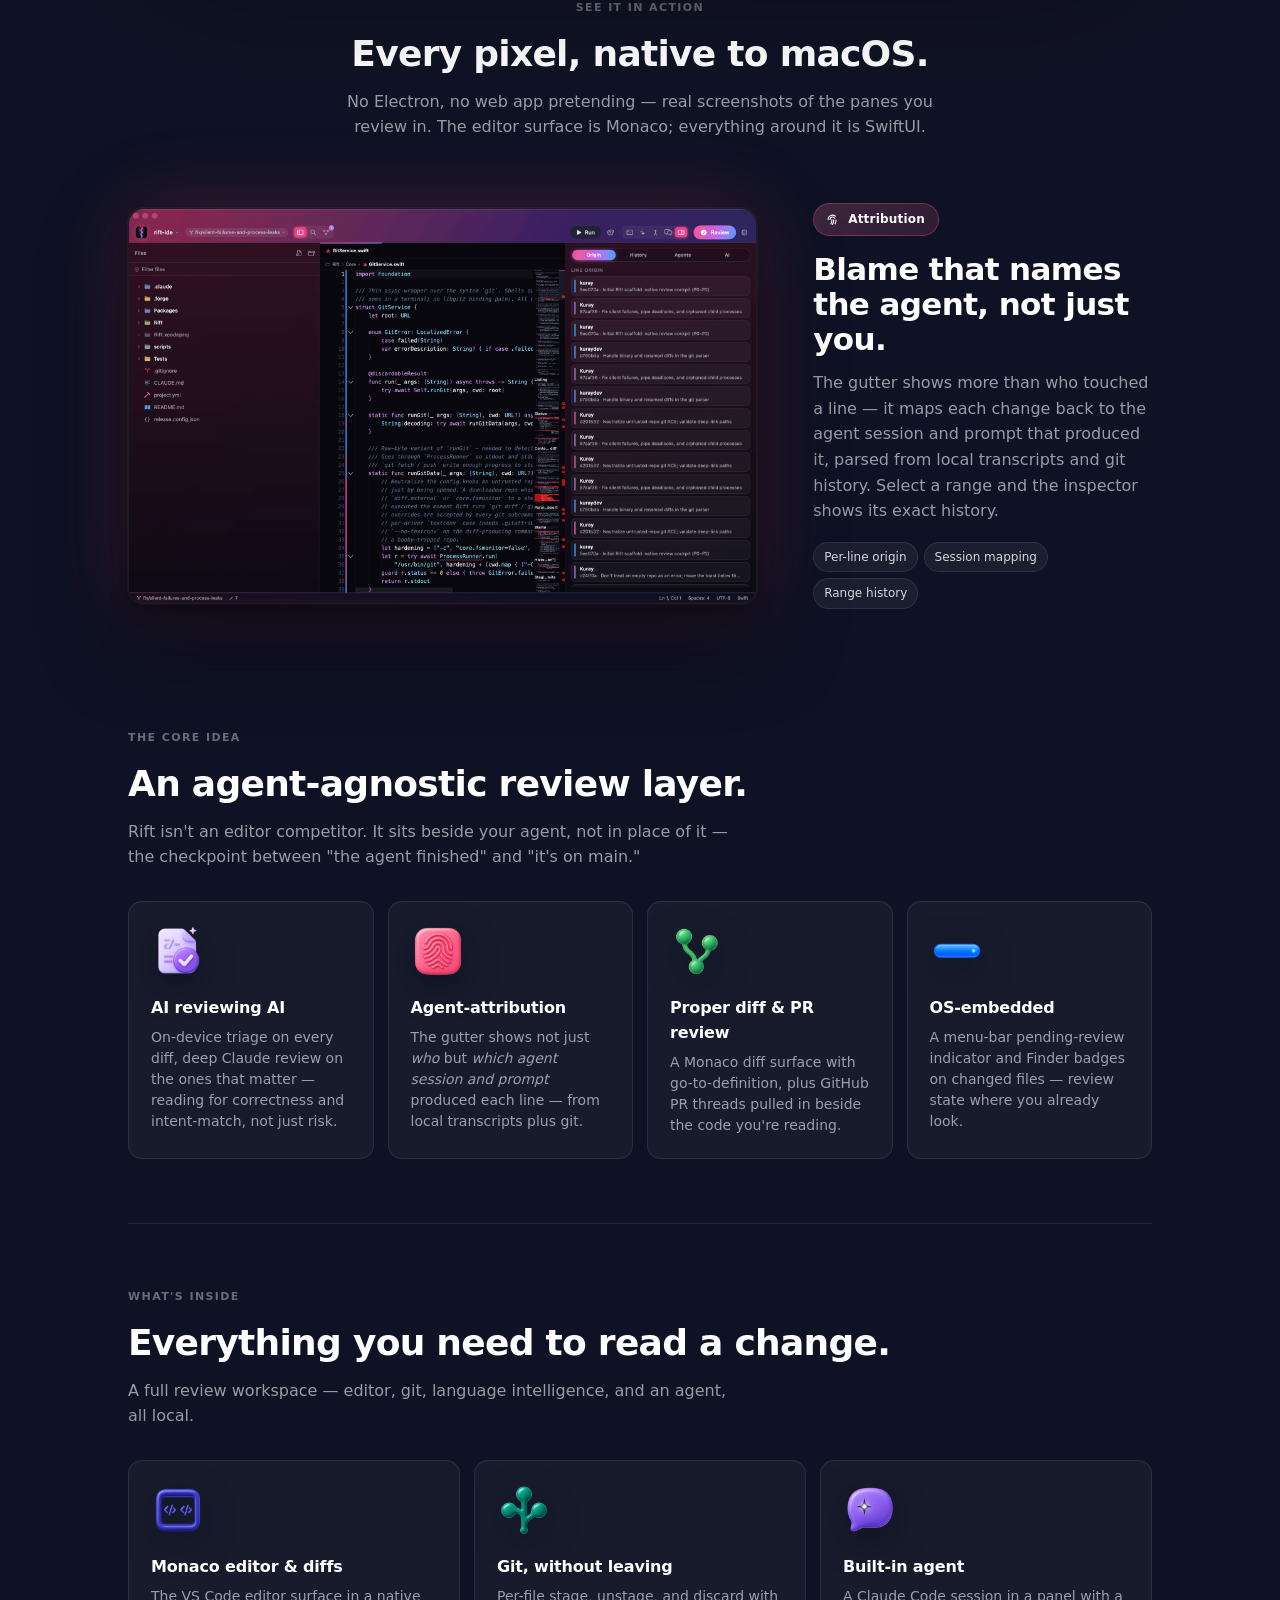
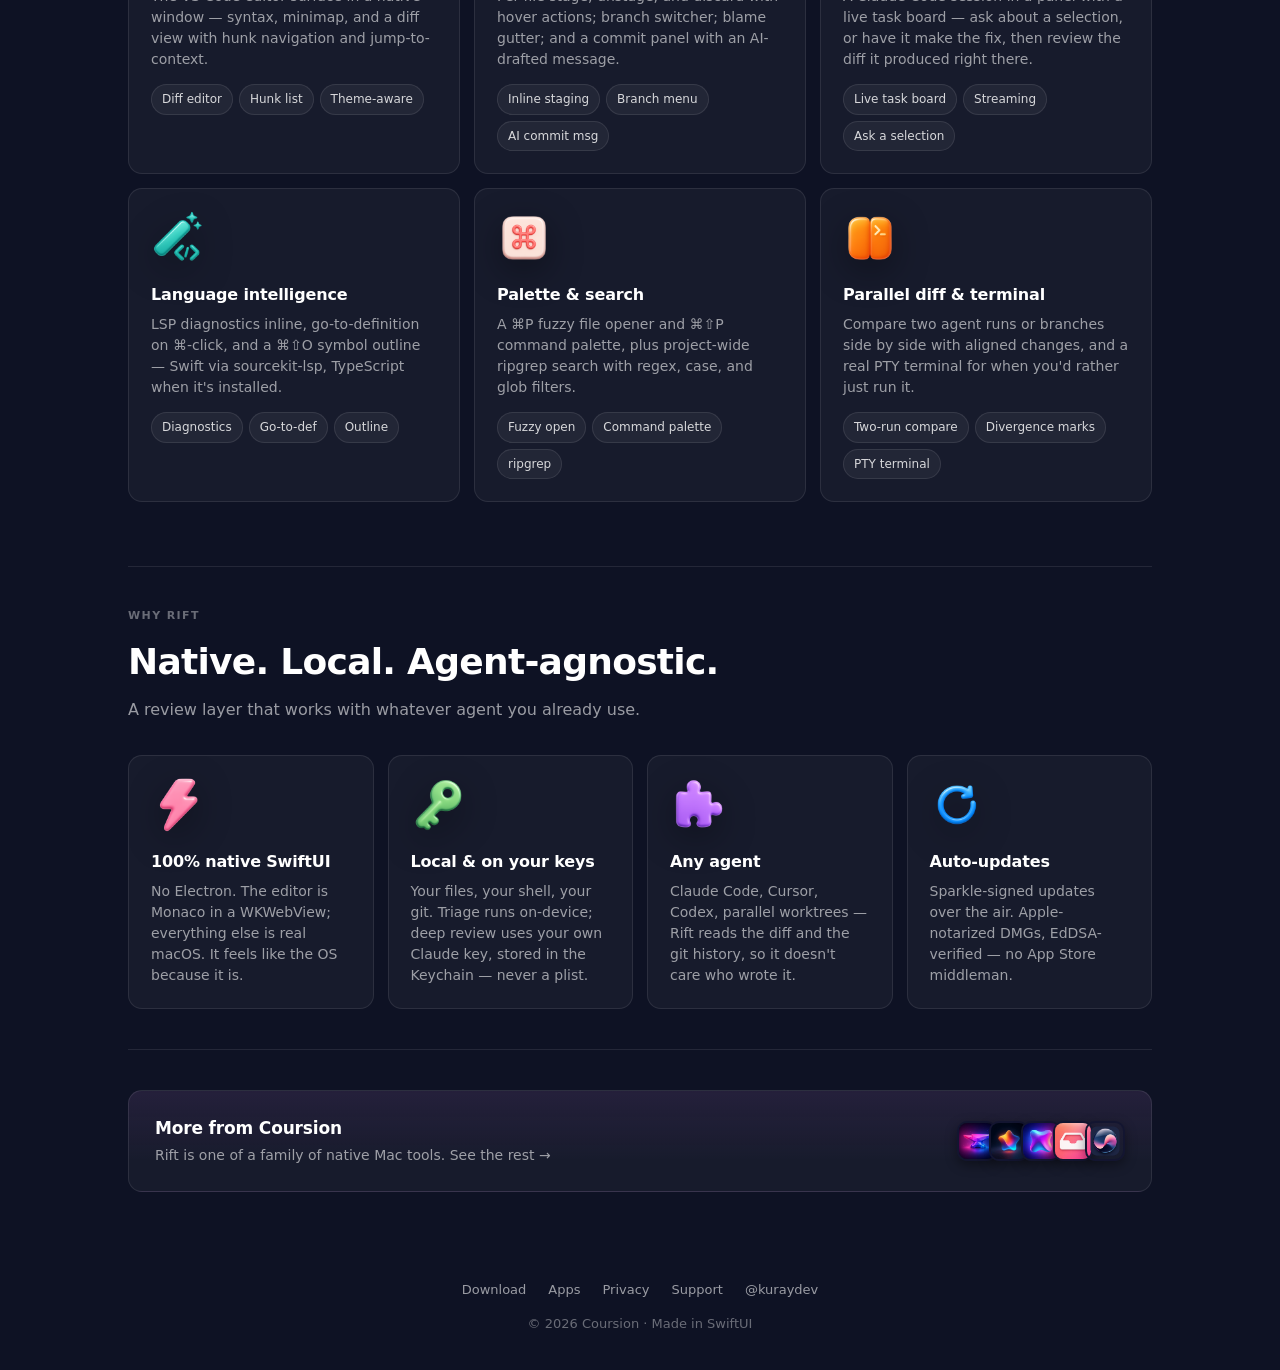
==== commit d2e618d4: "Add real Rift screenshots to showcase (hero, triage, attribution) Captured from the running app: mai" ====
--- a/index.html
+++ b/index.html
@@ -73,8 +73,8 @@
           <img class="base" data-reveal src="screenshots/hero-review.png"
                alt="A Rift window — file tree, Monaco diff of an agent's change, and the AI review inspector alongside"
                width="1020" height="720" loading="eager" decoding="async" fetchpriority="high" />
-          <img class="float" data-float src="screenshots/inspector-ai.png"
-               alt="Rift's AI review inspector listing severity-ranked findings for a diff"
+          <img class="float" data-float src="screenshots/blame.png"
+               alt="Rift's inspector attributing each line to its author and commit"
                width="800" height="480" loading="eager" decoding="async" />
         </figure>
       </section>
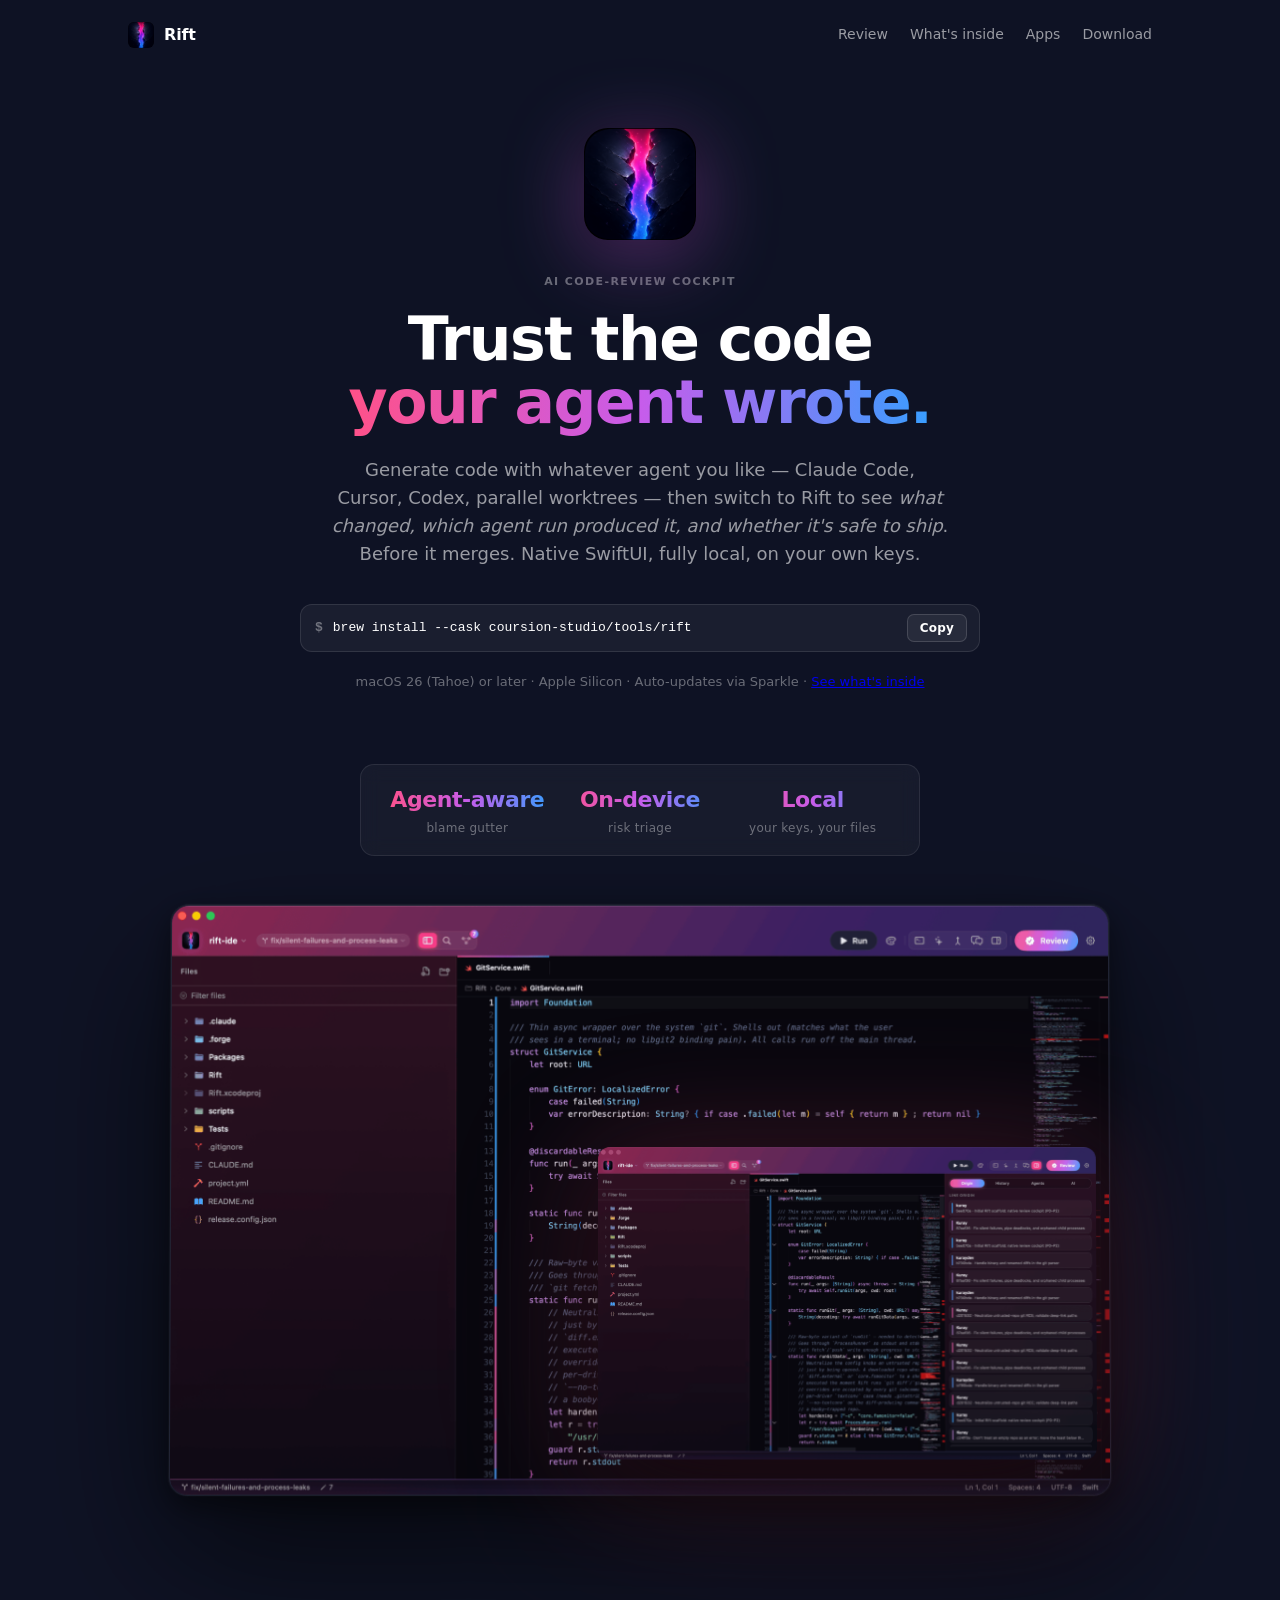
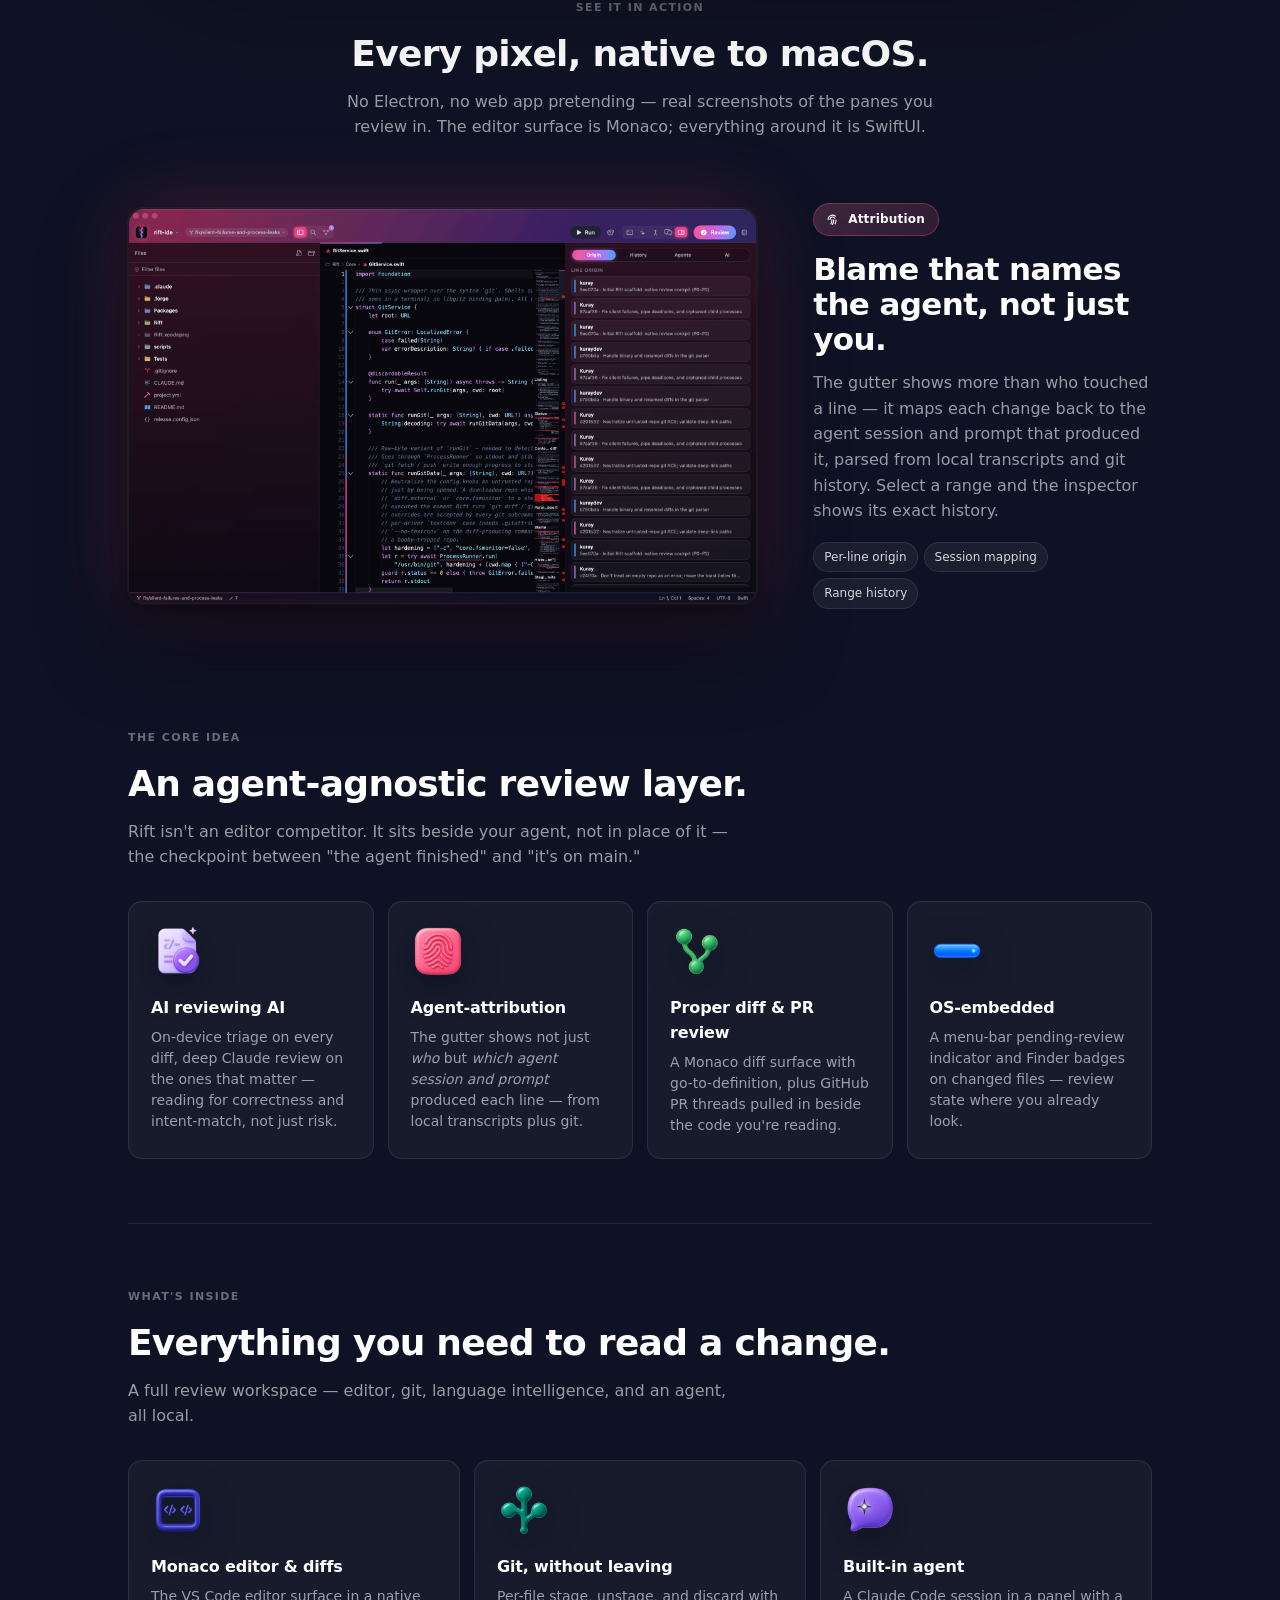
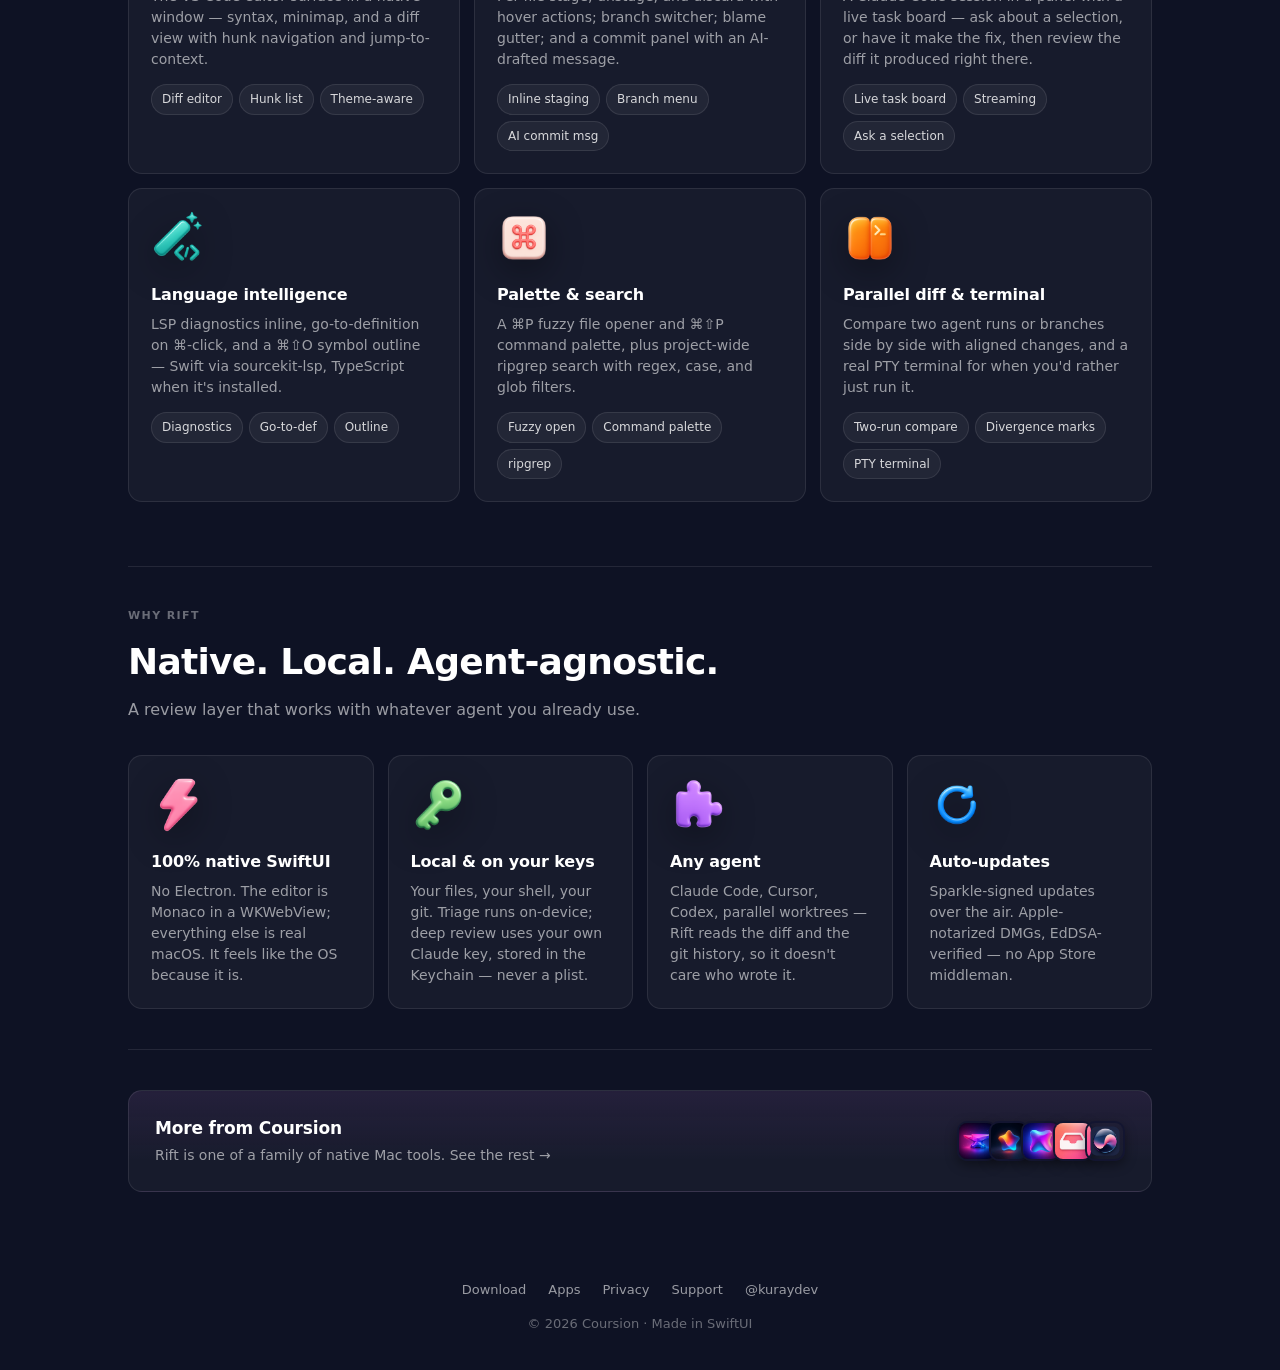
==== commit 68a88c09: "Point the install command at the public tools tap The old tap is private, so 'brew tap' — which clon" ====
--- a/index.html
+++ b/index.html
@@ -44,9 +44,9 @@
         Native SwiftUI, fully local, on your own keys.
       </p>
       <div class="cta-grid" style="grid-template-columns:1fr">
-        <div class="install-cmd" data-copy="brew install --cask coursion-studio/tap/rift">
+        <div class="install-cmd" data-copy="brew install --cask coursion-studio/tools/rift">
           <span class="prompt" aria-hidden="true">$</span>
-          <code>brew install --cask coursion-studio/tap/rift</code>
+          <code>brew install --cask coursion-studio/tools/rift</code>
           <button class="copy-btn" type="button" aria-label="Copy install command">Copy</button>
         </div>
       </div>
